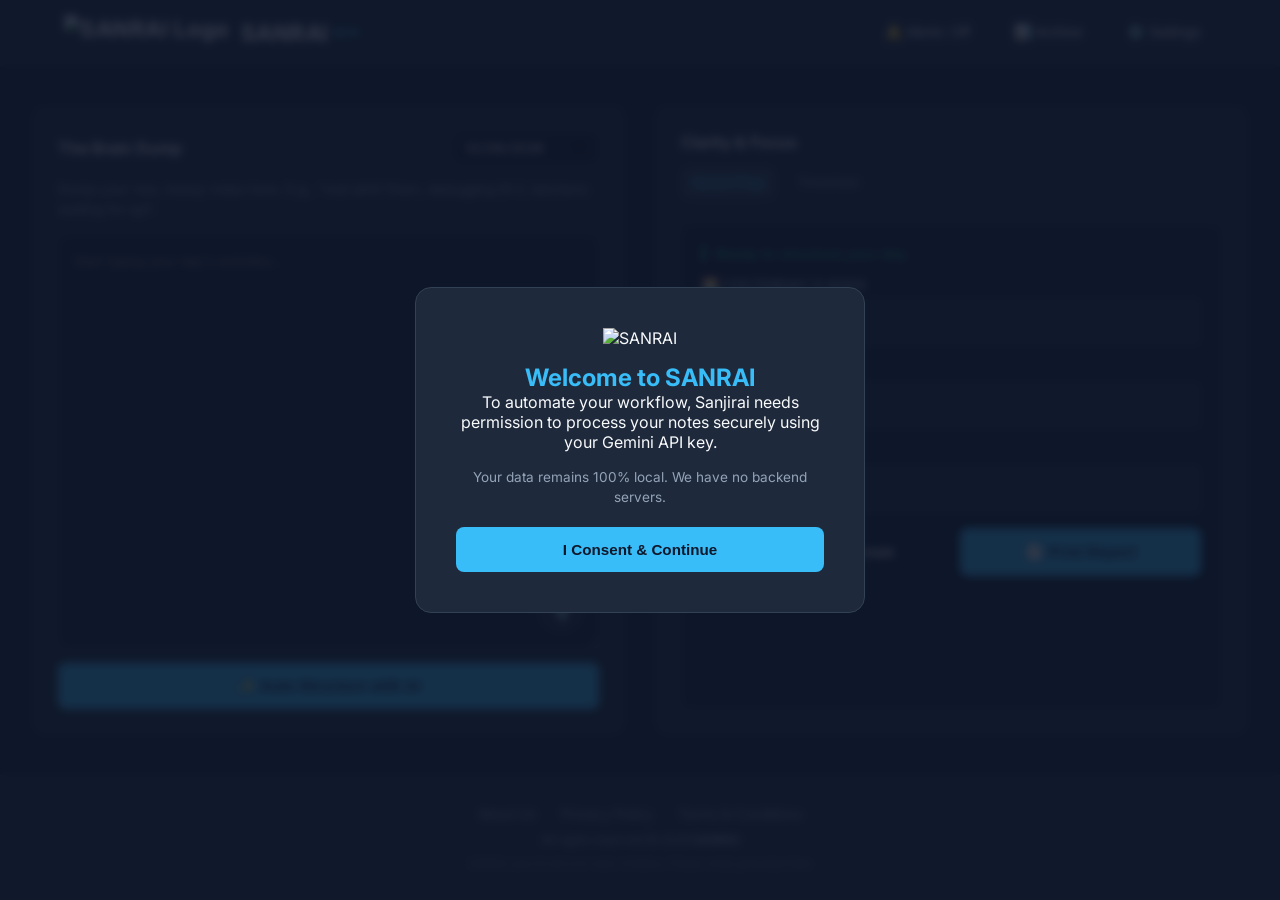
==== index.html @ 2b86a383 "Add files via upload" ====
<!DOCTYPE html>
<html lang="en">
<head>
    <meta charset="UTF-8">
    <meta name="viewport" content="width=device-width, initial-scale=1.0">
    <title>SANRAI | Workflow Engine</title>
    <link rel="icon" href="https://uploads.onecompiler.io/44hamhdu3/44j87h6rm/1000074177.webp" type="image/webp">
    <link rel="stylesheet" href="style.css">
    <link rel="manifest" href="manifest.json">
</head>
<body>

    <div id="consentOverlay" class="overlay">
        <div class="consent-card">
            <img src="https://uploads.onecompiler.io/44hamhdu3/44j87h6rm/1000074177.webp" alt="SANRAI" style="height: 50px; margin-bottom: 15px;">
            <h2 class="accent-text">Welcome to SANRAI</h2>
            <p>To automate your workflow, Sanjirai needs permission to process your notes securely using your Gemini API key.</p>
            <p class="small-text mt-15">Your data remains 100% local. We have no backend servers.</p>
            <button class="primary-btn mt-20" onclick="App.acceptConsent()">I Consent & Continue</button>
        </div>
    </div>

    <div id="tourOverlay" class="overlay">
        <div class="consent-card" id="tourContent"></div>
    </div>

    <header class="no-print">
        <div class="logo">
            <img src="https://uploads.onecompiler.io/44hamhdu3/44j87h6rm/1000074177.webp" alt="SANRAI Logo" class="header-logo">
            SANRAI <span class="beta-tag">BETA</span>
        </div>
        <div class="nav-actions">
            <button class="icon-btn" onclick="Engine.toggleNotifications()" title="Scrum Notifications" id="notifBtn">🔔 Alerts: Off</button>
            <button class="icon-btn" onclick="UI.openArchive()" title="Universal Search & Archive">📊 Archive</button>
            <button class="icon-btn" onclick="UI.openModal('settingsModal')" title="System Setup">⚙️ Settings</button>
        </div>
    </header>

    <main class="container">
        
        <section class="panel input-panel no-print">
            <div class="header-row">
                <h2 class="section-title">The Brain Dump</h2>
                <input type="date" id="workDate" class="date-picker" title="Select work date">
            </div>
            <p class="hint-text">Dump your raw, messy notes here. E.g., "met akhil 10am, debugging till 2, blockers: waiting for api".</p>
            
            <div class="textarea-wrapper">
                <textarea id="rawInput" placeholder="Start typing your day's activities..."></textarea>
                <button class="mic-btn" onclick="Engine.startVoice('rawInput')" title="Voice Assistant">🎙️</button>
            </div>

            <button id="generateBtn" class="primary-btn" onclick="Engine.generateOutput()">✨ Auto-Structure with AI</button>
        </section>

        <section class="panel output-panel">
            <h2 class="section-title no-print">Clarity & Focus</h2>
            
            <div class="tabs no-print">
                <button class="tab-btn active" onclick="UI.switchOutputTab('scrum', this)">Scrum Prep</button>
                <button class="tab-btn" onclick="UI.switchOutputTab('timesheet', this)">Timesheet</button>
            </div>

            <div id="scrumView" class="output-box">
                <div id="aiMotivation" class="motivation-text no-print">Ready to structure your day.</div>
                
                <div class="scrum-card">
                    <h4>🌅 Yesterday's Wins</h4>
                    <div id="outYesterday" class="editable-div" contenteditable="true">Pending generation...</div>
                </div>
                <div class="scrum-card">
                    <h4>🎯 Today's Focus</h4>
                    <div id="outToday" class="editable-div" contenteditable="true">Pending generation...</div>
                </div>
                <div class="scrum-card">
                    <h4>🚧 Blockers</h4>
                    <div id="outBlockers" class="editable-div" contenteditable="true">Pending generation...</div>
                </div>
                
                <div class="action-row no-print mt-15">
                    <button class="secondary-btn" onclick="UI.copyScrum()">📋 Copy For Scrum</button>
                    <button class="primary-btn" onclick="window.print()">📄 Print Report</button> 
                </div>
            </div>

            <div id="timesheetView" class="output-box" style="display: none;">
                <div id="tsTableContainer">
                    <span class="placeholder-text">Your 8+ hour timesheet will generate here.</span>
                </div>
                <div class="action-row no-print mt-15">
                    <button class="primary-btn" onclick="Engine.exportCSV()">⬇️ Download Excel/CSV</button>
                </div>
            </div>
        </section>
    </main>

    <footer class="no-print">
        <div class="legal-links">
            <a href="#" onclick="UI.openModal('aboutModal')">About Us</a>
            <a href="#" onclick="UI.openModal('privacyModal')">Privacy Policy</a>
            <a href="#" onclick="UI.openModal('termsModal')">Terms & Conditions</a>
        </div>
        <div class="credit">All rights reserved &copy; 2026 <b>SANRAI</b></div>
        <div class="ai-disclaimer">SANRAI uses AI and can make mistakes. Please verify generated data.</div>
    </footer>

    <div id="historyModal" class="modal">
        <div class="modal-content large-modal">
            <div class="modal-header">
                <h3>Data Archive & Search</h3>
                <button class="close-btn" onclick="UI.closeModal('historyModal')">×</button>
            </div>
            
            <div class="search-bar-wrapper mb-15">
                <input type="text" id="universalSearch" class="text-input" placeholder="🔍 Search tasks, dates, or projects..." oninput="Archive.search()">
            </div>
            
            <div class="tabs mb-15">
                <button class="tab-btn active" id="historyTabBtn" onclick="Archive.switchTab('history', this)">Data History</button>
                <button class="tab-btn" onclick="Archive.switchTab('bin', this)">Recycle Bin</button>
            </div>

            <div class="action-row mt-0 mb-15" id="archiveFilters">
                <button class="secondary-btn" onclick="Archive.filter('today')">Today</button>
                <button class="secondary-btn" onclick="Archive.filter('yesterday')">Yesterday</button>
                <button class="secondary-btn" onclick="Archive.filter('week')">Week</button>
                <button class="secondary-btn" onclick="Archive.filter('all')">All</button>
                <button class="primary-btn" onclick="Archive.downloadPDF()">📄 Export PDF</button>
            </div>
            
            <div id="historyList" class="data-list"></div>
        </div>
    </div>

    <div id="aboutModal" class="modal">
        <div class="modal-content scrollable-modal">
            <div class="modal-header">
                <h3>About SANRAI</h3>
                <button class="close-btn" onclick="UI.closeModal('aboutModal')">×</button>
            </div>
            <div class="emotional-text">
                <h4 class="accent-text">The Administrative Trap</h4>
                <p>We are tired of seeing brilliant engineers burn out over administrative tasks. You didn't spend years mastering complex algorithms and system architectures just to feel a knot of anxiety every morning at 9:55 AM, frantically searching your git commits to figure out what to say in your 10:00 AM Scrum call.</p>
                <p>You shouldn't have to sacrifice your Friday evenings, draining your remaining mental energy to remember what you accomplished on Tuesday, just to fill out a soulless corporate spreadsheet that no one actually reads.</p>
                
                <h4 class="accent-text">Why We Exist</h4>
                <p>Indian IT professionals are drowning in context-switching. Between coding, testing, client calls, and endless Slack messages, the actual "work" gets lost in the noise of "reporting the work." This constant shift kills productivity and drains emotional energy.</p>
                <p>SANRAI was born out of a simple necessity: to give developers their time and focus back. We act as the ultimate buffer—the translator between your chaotic, unstructured, deeply technical workday, and the rigid, polished reporting formats your management demands.</p>
                
                <h4 class="accent-text">Our Vision</h4>
                <p>We envision a future where developers never have to write another timesheet manually. A future where you just talk or dump your thoughts into our engine, and the AI handles the corporate paperwork. Code more. Manage less.</p>
            </div>
        </div>
    </div>

    <div id="privacyModal" class="modal">
        <div class="modal-content scrollable-modal">
            <div class="modal-header">
                <h3>Privacy Policy</h3>
                <button class="close-btn" onclick="UI.closeModal('privacyModal')">×</button>
            </div>
            <div class="legal-text">
                <h4 class="accent-text">1. Absolute Data Ownership</h4>
                <p>At SANRAI, we fundamentally believe that your work, your codebase, and your daily notes are your intellectual property. We have designed our architecture to reflect this belief. SANRAI operates purely as a "Local-First" application. This means your workflow data, timesheets, and daily logs are stored strictly within your own browser's LocalStorage. We possess zero backend databases. We cannot see, sell, or analyze your data because we simply do not have it.</p>
                
                <h4 class="accent-text">2. The BYOK (Bring Your Own Key) Model</h4>
                <p>To ensure 100% corporate compliance and bypass stringent IT firewall restrictions, your data is never routed through our servers. When you request AI structuring, your data is processed directly between your browser and the Google Gemini API using your personal or company-provided API key. SANRAI acts merely as the interface, never as a middleman.</p>
                
                <h4 class="accent-text">3. Data Lifecycle & The Right to be Forgotten</h4>
                <p>You have absolute manual control over your data footprint. You can edit, modify, or delete any generated report instantly. Items you choose to delete are moved to a local Recycle Bin to prevent accidental loss, where they are securely held for 90 days before being permanently and irrevocably purged. Furthermore, simply clearing your browser's cache immediately destroys all SANRAI data associated with that browser.</p>
                
                <h4 class="accent-text">4. Telemetry and Tracking</h4>
                <p>We do not use invasive third-party tracking cookies, screen recording scripts, or behavioral analytics that monitor your keystrokes. Our focus is your productivity, not your personal data profile.</p>
            </div>
        </div>
    </div>

    <div id="termsModal" class="modal">
        <div class="modal-content scrollable-modal">
            <div class="modal-header">
                <h3>Terms & Conditions</h3>
                <button class="close-btn" onclick="UI.closeModal('termsModal')">×</button>
            </div>
            <div class="legal-text">
                <h4 class="accent-text">1. Purpose and Nature of Service</h4>
                <p>SANRAI is provided as an experimental productivity and workflow automation tool intended strictly to assist IT professionals in drafting and formatting their daily notes. It is not an official system of record. It is the user's sole, unavoidable responsibility to manually review, edit, and verify the absolute accuracy of any AI-generated stand-ups, blocker reports, and timesheets before official submission to their employer, client, or HR department. SANRAI does not guarantee the factual accuracy of AI outputs.</p>
                
                <h4 class="accent-text">2. API Usage, Quotas, and Billing</h4>
                <p>SANRAI functions by utilizing the Google Gemini API via the authentication key provided directly by the user. Therefore, any API usage limits, throttling, quotas, or financial billing charges incurred from Google Cloud Platform are the strict and sole responsibility of the user. We strongly recommend setting strict billing limits and budget alerts within your Google Cloud Console to prevent unexpected charges.</p>
                
                <h4 class="accent-text">3. Limitation of Liability</h4>
                <p>Due to the privacy-centric, local-first architecture of the application, SANRAI is not liable for any data loss caused by routine browser cache clearing, device damage, operating system updates, or user error. We do not offer cloud backups. Users are strongly encouraged to utilize the built-in Export (CSV/PDF) features regularly to maintain personal backups of their timesheets on their local hard drives or corporate cloud storage.</p>
                
                <h4 class="accent-text">4. Corporate Compliance</h4>
                <p>Users are responsible for ensuring that their use of SANRAI, specifically the input of potentially proprietary company information into a third-party AI API (like Gemini), complies with their employer's specific IT security policies, Non-Disclosure Agreements (NDAs), and data handling protocols.</p>
            </div>
        </div>
    </div>

    <div id="settingsModal" class="modal">
        <div class="modal-content">
            <div class="modal-header">
                <h3>System Setup</h3>
                <button class="close-btn" onclick="UI.closeModal('settingsModal')">×</button>
            </div>
            
            <label class="small-text mb-15">Gemini API Key</label>
            <div class="pwd-wrapper mb-15">
                <input type="password" id="apiKey" class="text-input" placeholder="Enter secure key here">
                <button class="eye-btn" onclick="UI.togglePassword()">
                    <svg viewBox="0 0 24 24" width="20" height="20" stroke="currentColor" stroke-width="2" fill="none"><path d="M1 12s4-8 11-8 11 8 11 8-4 8-11 8-11-8-11-8z"></path><circle cx="12" cy="12" r="3"></circle></svg>
                </button>
            </div>

            <label class="small-text mb-15">Daily Scrum Time 1 (Morning)</label>
            <input type="time" id="notifTime1" class="text-input mb-15" value="09:00">

            <label class="small-text mb-15">Daily Sync Time 2 (Evening / Optional)</label>
            <input type="time" id="notifTime2" class="text-input mb-15" value="17:00">
            
            <button class="primary-btn mt-15" onclick="App.saveSettings()">Save Configuration</button>
            
            <div style="border-top: 1px solid var(--border); margin-top: 20px; padding-top: 20px; text-align: center;">
                <p class="small-text mb-15">Need help understanding how to use SANRAI?</p>
                <button class="secondary-btn" onclick="App.startTour()">🚀 Start App Tour</button>
            </div>
        </div>
    </div>

    <script src="script.js"></script>
</body>
</html>
---- style.css ----
@import url('https://fonts.googleapis.com/css2?family=Inter:wght@400;500;600;700&display=swap');

:root {
    --bg-main: #0f172a;       
    --bg-panel: #1e293b;      
    --bg-hover: #334155;      
    --border: #334155;        
    --text-primary: #f8fafc;  
    --text-secondary: #94a3b8;
    --accent: #38bdf8;        
    --success: #10b981;       
    --danger: #ef4444;        
}

* { box-sizing: border-box; margin: 0; padding: 0; }

body {
    background-color: var(--bg-main);
    color: var(--text-primary);
    font-family: 'Inter', sans-serif;
    display: flex; flex-direction: column; min-height: 100vh;
}

body.no-scroll { overflow: hidden; }

.mt-15 { margin-top: 15px; }
.mt-20 { margin-top: 20px; }
.mb-15 { margin-bottom: 15px; }
.accent-text { color: var(--accent); }
.small-text { font-size: 0.85rem; color: var(--text-secondary); line-height: 1.5; }

/* Header & Logo */
header {
    display: flex; justify-content: space-between; align-items: center;
    padding: 15px 5%; border-bottom: 1px solid var(--border);
    background-color: var(--bg-panel);
    box-shadow: 0 4px 6px -1px rgba(0, 0, 0, 0.1);
}
.logo { display: flex; align-items: center; font-weight: 700; font-size: 1.4rem; letter-spacing: 0.5px; }
.header-logo { height: 35px; width: auto; margin-right: 12px; }
.beta-tag { font-size: 0.6rem; color: var(--accent); vertical-align: top; font-weight: 500; margin-left: 5px;}

.icon-btn {
    background: transparent; border: 1px solid var(--border); color: var(--text-primary);
    padding: 8px 14px; border-radius: 6px; cursor: pointer; margin-left: 10px; transition: 0.2s; font-size: 0.9rem;
}
.icon-btn:hover { background: var(--bg-hover); }

/* Main Container */
.container {
    flex: 1; display: grid; grid-template-columns: 1fr 1fr; gap: 30px;
    width: 95%; max-width: 1400px; margin: 40px auto;
}
@media (max-width: 960px) {
    .container { grid-template-columns: 1fr; margin: 20px auto; gap: 20px;}
    header { padding: 15px 5%; flex-wrap: wrap; gap: 10px;}
}

.panel { 
    display: flex; flex-direction: column; gap: 15px; 
    background: var(--bg-panel); padding: 25px; border-radius: 12px;
    border: 1px solid var(--border); box-shadow: 0 10px 15px -3px rgba(0, 0, 0, 0.1);
}
.header-row { display: flex; justify-content: space-between; align-items: center; }
.section-title { font-size: 1rem; font-weight: 600; color: var(--text-primary); }
.hint-text { font-size: 0.85rem; color: var(--text-secondary); line-height: 1.5;}

.date-picker { background: var(--bg-main); border: 1px solid var(--border); color: var(--text-primary); padding: 6px 10px; border-radius: 6px; font-family: 'Inter'; font-size: 0.85rem;}

.textarea-wrapper { position: relative; flex: 1; display: flex; flex-direction: column; }

/* FIX: Separated textarea and text-input logic */
textarea, .text-input {
    width: 100%; background: var(--bg-main);
    border: 1px solid var(--border); color: var(--text-primary); border-radius: 8px;
    padding: 15px; font-family: 'Inter', sans-serif; line-height: 1.6;
}
textarea { flex: 1; min-height: 150px; resize: vertical; }
.text-input { min-height: auto; } /* Fixes the massive settings boxes */

textarea:focus, .text-input:focus { border-color: var(--accent); outline: none; }
.mic-btn {
    position: absolute; bottom: 15px; right: 15px; background: var(--bg-panel);
    border: 1px solid var(--border); border-radius: 50%; padding: 10px;
    cursor: pointer; font-size: 1.2rem; transition: 0.2s;
}
.mic-btn:hover { background: var(--accent); color: #fff;}

.pwd-wrapper { position: relative; display: flex; align-items: center;}
.eye-btn { position: absolute; right: 10px; background: transparent; border: none; color: var(--text-secondary); cursor: pointer; display: flex; align-items: center;}
.eye-btn:hover { color: var(--text-primary); }

.primary-btn, .secondary-btn {
    width: 100%; padding: 14px; border-radius: 8px; font-size: 0.95rem; font-weight: 600; cursor: pointer; transition: 0.2s;
}
.primary-btn { background: var(--accent); color: #0f172a; border: none; }
.primary-btn:hover { background: #7dd3fc; }
.primary-btn:disabled { background: var(--bg-hover); color: var(--text-secondary); cursor: not-allowed; }
.secondary-btn { background: transparent; border: 1px solid var(--border); color: var(--text-primary); }
.secondary-btn:hover { background: var(--bg-hover); }

/* Clarity Output CSS */
.tabs { display: flex; gap: 10px; border-bottom: 1px solid var(--border); padding-bottom: 10px; }
.tab-btn { background: transparent; border: none; color: var(--text-secondary); cursor: pointer; padding: 8px 12px; font-weight: 500; border-radius: 6px; transition: 0.2s;}
.tab-btn:hover { color: var(--text-primary); background: var(--bg-hover);}
.tab-btn.active { color: var(--accent); background: var(--bg-hover); }

.output-box {
    flex: 1; background: var(--bg-main); border: 1px solid var(--border); border-radius: 8px;
    padding: 20px; overflow-y: auto; min-height: 300px;
}
.motivation-text { font-style: italic; color: var(--success); font-size: 0.9rem; margin-bottom: 15px; border-left: 3px solid var(--success); padding-left: 10px;}
.scrum-card { margin-bottom: 15px; }
.scrum-card h4 { font-size: 0.85rem; color: var(--text-secondary); margin-bottom: 5px; text-transform: uppercase; letter-spacing: 0.5px;}
.editable-div { background: var(--bg-panel); padding: 12px; border-radius: 6px; border: 1px solid var(--border); font-size: 0.9rem; line-height: 1.5; color: var(--text-primary);}
.editable-div[contenteditable="true"]:focus { outline: 1px solid var(--accent); }

.action-row { display: flex; gap: 15px; margin-top: 10px; flex-wrap: wrap;}
.action-row button { flex: 1; }

/* Footer */
footer {
    padding: 30px 5%; display: flex; flex-direction: column; align-items: center; gap: 10px;
    border-top: 1px solid var(--border); margin-top: auto; background: var(--bg-panel);
}
.legal-links { display: flex; gap: 25px; flex-wrap: wrap; justify-content: center; }
.legal-links a { color: var(--text-secondary); text-decoration: none; font-size: 0.85rem; transition: 0.2s;}
.legal-links a:hover { color: var(--accent); }
.credit { font-size: 0.75rem; color: var(--text-secondary); }
.ai-disclaimer { font-size: 0.65rem; color: #64748b; font-style: italic;}

/* Modals */
.overlay {
    position: fixed; top: 0; left: 0; width: 100%; height: 100%; background: rgba(15, 23, 42, 0.85);
    backdrop-filter: blur(4px); z-index: 1000; display: none; justify-content: center; align-items: center;
}
.consent-card {
    background: var(--bg-panel); border: 1px solid var(--border); padding: 40px; text-align: center;
    max-width: 450px; border-radius: 16px; width: 90%;
}
.modal {
    position: fixed; top: 0; left: 0; width: 100%; height: 100%; background: rgba(15, 23, 42, 0.8);
    display: none; justify-content: center; align-items: center; z-index: 999; padding: 20px;
}
/* FIX: Added overflow-y: auto to modal-content for small mobile screens */
.modal-content {
    background: var(--bg-panel); border: 1px solid var(--border); border-radius: 16px; padding: 30px;
    width: 100%; max-width: 650px; display: flex; flex-direction: column; max-height: 90vh; overflow-y: auto;
}
.large-modal { max-width: 900px; }
.scrollable-modal { padding-right: 10px;}

.modal-header { display: flex; justify-content: space-between; align-items: center; margin-bottom: 20px; flex-shrink: 0;}
.modal-header h3 { font-size: 1.2rem; font-weight: 600; }
.close-btn { background: transparent; border: none; color: var(--text-secondary); font-size: 1.8rem; cursor: pointer; line-height: 1; transition: 0.2s;}
.close-btn:hover { color: var(--danger); }

/* Typography */
.emotional-text p, .legal-text p { 
    font-size: 0.95rem; color: var(--text-secondary); line-height: 1.8; margin-bottom: 20px; text-align: justify;
}
.emotional-text h4, .legal-text h4 { 
    font-size: 1.1rem; margin-top: 30px; margin-bottom: 15px; color: var(--text-primary); font-weight: 600; border-bottom: 1px solid var(--border); padding-bottom: 5px;
}

/* Search & Tables */
.search-bar-wrapper input { padding: 12px 15px; font-size: 1rem; border-radius: 8px;}
.ts-table { width: 100%; border-collapse: collapse; margin-top: 10px; }
.ts-table th, .ts-table td { border: 1px solid var(--border); padding: 12px; text-align: left; font-size: 0.9rem; }
.ts-table th { background: var(--bg-hover); color: var(--text-secondary); font-size: 0.8rem; text-transform: uppercase;}
.ts-table td { background: var(--bg-main); transition: 0.2s;}
.ts-table td[contenteditable="true"]:focus { outline: 2px solid var(--accent); background: var(--bg-panel); }
.ts-table tr:last-child td { font-weight: 700; background: var(--bg-panel); color: var(--accent); }

/* Archive Data */
.data-list { display: flex; flex-direction: column; gap: 15px; overflow-y: auto; flex: 1; padding-right: 5px;}
.history-item { background: var(--bg-main); border: 1px solid var(--border); border-radius: 12px; padding: 20px; flex-shrink: 0;}
.history-date { font-weight: 600; color: var(--accent); margin-bottom: 12px; font-size: 0.95rem; display: flex; justify-content: space-between;}
.history-view-content { font-size: 0.9rem; color: var(--text-primary); line-height: 1.6; }
.history-actions { display: flex; gap: 10px; margin-top: 15px; border-top: 1px solid var(--border); padding-top: 15px;}
.action-btn { 
    background: transparent; border: 1px solid var(--border); color: var(--text-secondary); 
    cursor: pointer; padding: 8px 14px; border-radius: 6px; font-size: 0.85rem; transition: 0.2s; font-weight: 500;
}
.action-btn:hover { color: var(--text-primary); background: var(--bg-hover); }
.delete-btn:hover { color: #fff; background: var(--danger); border-color: var(--danger); }

/* Print Engine */
@media print {
    body { background: #fff !important; color: #000 !important; }
    .no-print, header, footer, .input-panel, .overlay, .close-btn, .search-bar-wrapper, .tabs, .action-row, .modal-header { display: none !important; }
    .modal { position: static; background: none; display: block !important; padding: 0;}
    .modal-content { border: none; width: 100%; max-width: none; padding: 0; box-shadow: none; max-height: none;}
    .output-box { border: none; }
    .history-item { border: 1px solid #ccc; break-inside: avoid; margin-bottom: 20px;}
    .ts-table th, .ts-table td { border: 1px solid #000; color: #000; background: #fff !important;}
    .ts-table th { background: #f1f5f9 !important; }
    .history-date { color: #000 !important; border-bottom: 1px solid #000; padding-bottom: 5px;}
    .editable-div { border: none; background: transparent; padding: 0;}
}
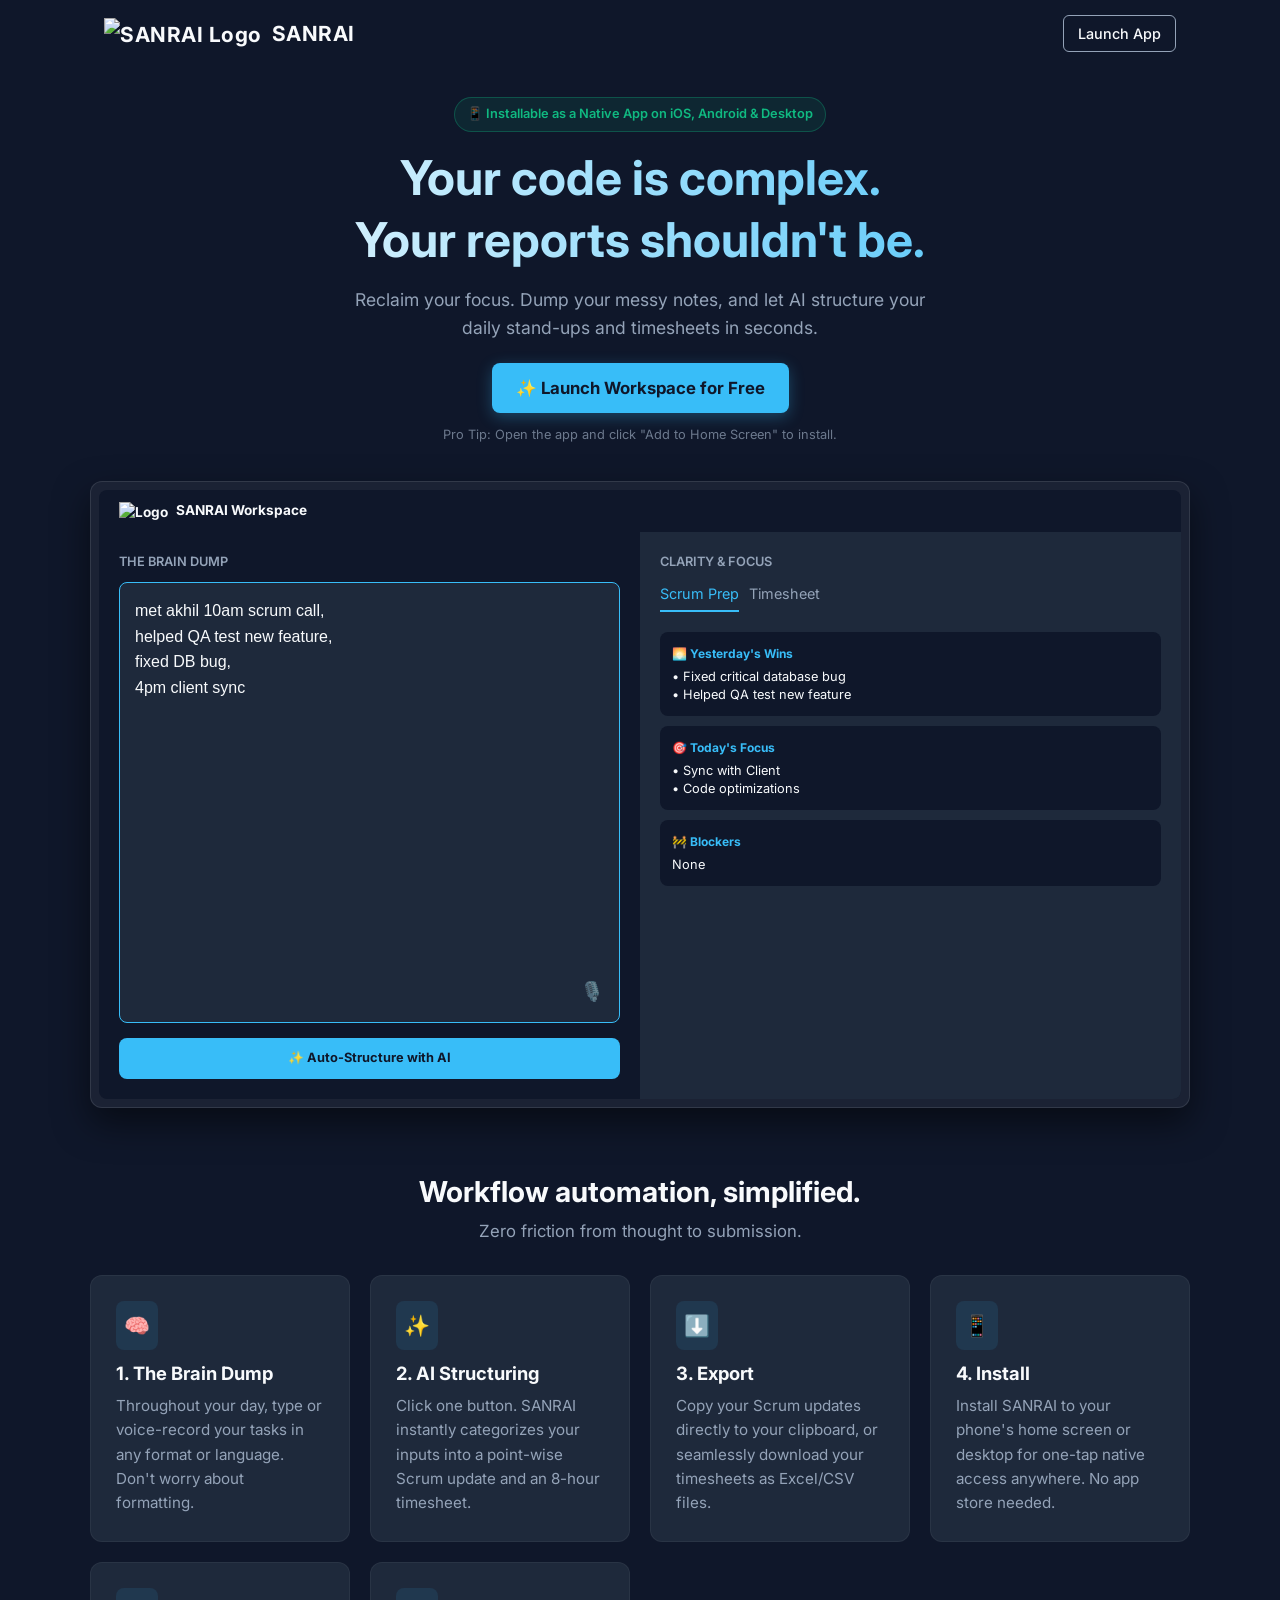
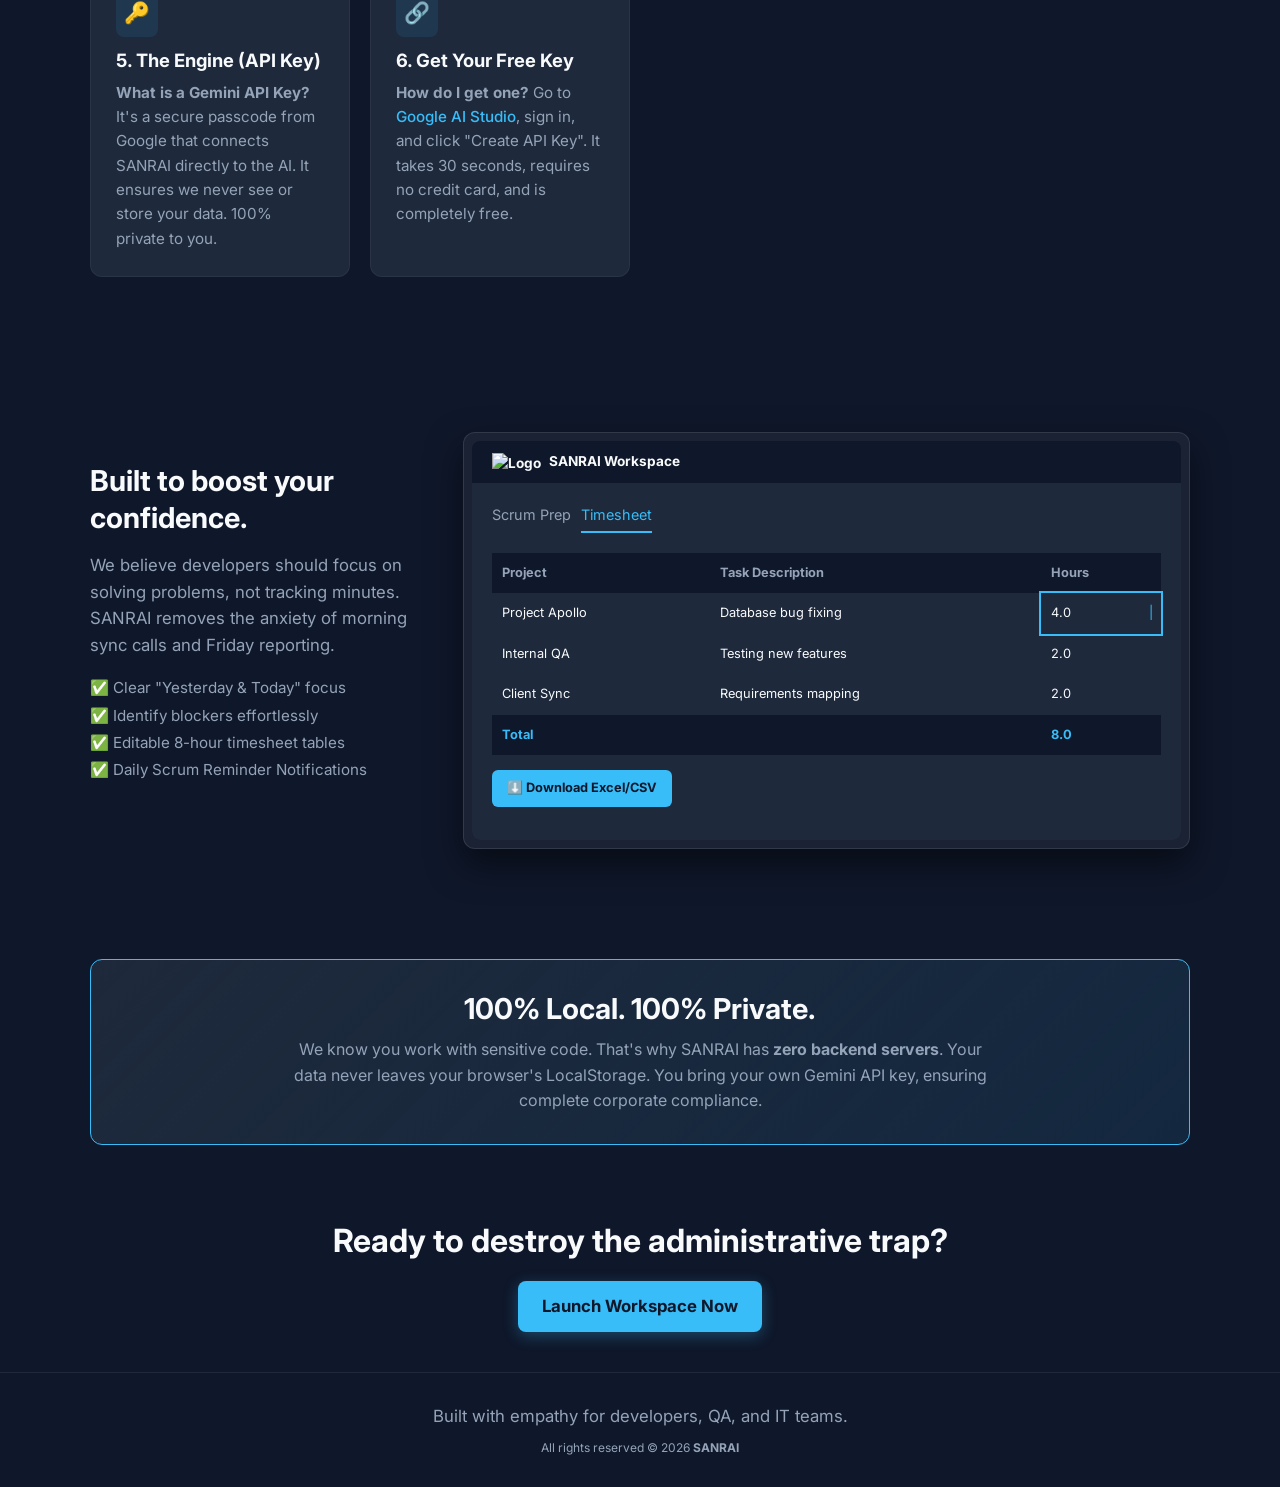
==== commit c1628039: "Rename landing page.html to index.html" ====
--- a/index.html
+++ b/index.html
@@ -1,232 +1,296 @@
-<!DOCTYPE html>
-<html lang="en">
-<head>
-    <meta charset="UTF-8">
-    <meta name="viewport" content="width=device-width, initial-scale=1.0">
-    <title>SANRAI | Workflow Engine</title>
-    <link rel="icon" href="https://uploads.onecompiler.io/44hamhdu3/44j87h6rm/1000074177.webp" type="image/webp">
-    <link rel="stylesheet" href="style.css">
-    <link rel="manifest" href="manifest.json">
-</head>
-<body>
-
-    <div id="consentOverlay" class="overlay">
-        <div class="consent-card">
-            <img src="https://uploads.onecompiler.io/44hamhdu3/44j87h6rm/1000074177.webp" alt="SANRAI" style="height: 50px; margin-bottom: 15px;">
-            <h2 class="accent-text">Welcome to SANRAI</h2>
-            <p>To automate your workflow, Sanjirai needs permission to process your notes securely using your Gemini API key.</p>
-            <p class="small-text mt-15">Your data remains 100% local. We have no backend servers.</p>
-            <button class="primary-btn mt-20" onclick="App.acceptConsent()">I Consent & Continue</button>
-        </div>
-    </div>
-
-    <div id="tourOverlay" class="overlay">
-        <div class="consent-card" id="tourContent"></div>
-    </div>
-
-    <header class="no-print">
-        <div class="logo">
-            <img src="https://uploads.onecompiler.io/44hamhdu3/44j87h6rm/1000074177.webp" alt="SANRAI Logo" class="header-logo">
-            SANRAI <span class="beta-tag">BETA</span>
-        </div>
-        <div class="nav-actions">
-            <button class="icon-btn" onclick="Engine.toggleNotifications()" title="Scrum Notifications" id="notifBtn">🔔 Alerts: Off</button>
-            <button class="icon-btn" onclick="UI.openArchive()" title="Universal Search & Archive">📊 Archive</button>
-            <button class="icon-btn" onclick="UI.openModal('settingsModal')" title="System Setup">⚙️ Settings</button>
-        </div>
-    </header>
-
-    <main class="container">
-        
-        <section class="panel input-panel no-print">
-            <div class="header-row">
-                <h2 class="section-title">The Brain Dump</h2>
-                <input type="date" id="workDate" class="date-picker" title="Select work date">
-            </div>
-            <p class="hint-text">Dump your raw, messy notes here. E.g., "met akhil 10am, debugging till 2, blockers: waiting for api".</p>
-            
-            <div class="textarea-wrapper">
-                <textarea id="rawInput" placeholder="Start typing your day's activities..."></textarea>
-                <button class="mic-btn" onclick="Engine.startVoice('rawInput')" title="Voice Assistant">🎙️</button>
-            </div>
-
-            <button id="generateBtn" class="primary-btn" onclick="Engine.generateOutput()">✨ Auto-Structure with AI</button>
-        </section>
-
-        <section class="panel output-panel">
-            <h2 class="section-title no-print">Clarity & Focus</h2>
-            
-            <div class="tabs no-print">
-                <button class="tab-btn active" onclick="UI.switchOutputTab('scrum', this)">Scrum Prep</button>
-                <button class="tab-btn" onclick="UI.switchOutputTab('timesheet', this)">Timesheet</button>
-            </div>
-
-            <div id="scrumView" class="output-box">
-                <div id="aiMotivation" class="motivation-text no-print">Ready to structure your day.</div>
-                
-                <div class="scrum-card">
-                    <h4>🌅 Yesterday's Wins</h4>
-                    <div id="outYesterday" class="editable-div" contenteditable="true">Pending generation...</div>
-                </div>
-                <div class="scrum-card">
-                    <h4>🎯 Today's Focus</h4>
-                    <div id="outToday" class="editable-div" contenteditable="true">Pending generation...</div>
-                </div>
-                <div class="scrum-card">
-                    <h4>🚧 Blockers</h4>
-                    <div id="outBlockers" class="editable-div" contenteditable="true">Pending generation...</div>
-                </div>
-                
-                <div class="action-row no-print mt-15">
-                    <button class="secondary-btn" onclick="UI.copyScrum()">📋 Copy For Scrum</button>
-                    <button class="primary-btn" onclick="window.print()">📄 Print Report</button> 
-                </div>
-            </div>
-
-            <div id="timesheetView" class="output-box" style="display: none;">
-                <div id="tsTableContainer">
-                    <span class="placeholder-text">Your 8+ hour timesheet will generate here.</span>
-                </div>
-                <div class="action-row no-print mt-15">
-                    <button class="primary-btn" onclick="Engine.exportCSV()">⬇️ Download Excel/CSV</button>
-                </div>
-            </div>
-        </section>
-    </main>
-
-    <footer class="no-print">
-        <div class="legal-links">
-            <a href="#" onclick="UI.openModal('aboutModal')">About Us</a>
-            <a href="#" onclick="UI.openModal('privacyModal')">Privacy Policy</a>
-            <a href="#" onclick="UI.openModal('termsModal')">Terms & Conditions</a>
-        </div>
-        <div class="credit">All rights reserved &copy; 2026 <b>SANRAI</b></div>
-        <div class="ai-disclaimer">SANRAI uses AI and can make mistakes. Please verify generated data.</div>
-    </footer>
-
-    <div id="historyModal" class="modal">
-        <div class="modal-content large-modal">
-            <div class="modal-header">
-                <h3>Data Archive & Search</h3>
-                <button class="close-btn" onclick="UI.closeModal('historyModal')">×</button>
-            </div>
-            
-            <div class="search-bar-wrapper mb-15">
-                <input type="text" id="universalSearch" class="text-input" placeholder="🔍 Search tasks, dates, or projects..." oninput="Archive.search()">
-            </div>
-            
-            <div class="tabs mb-15">
-                <button class="tab-btn active" id="historyTabBtn" onclick="Archive.switchTab('history', this)">Data History</button>
-                <button class="tab-btn" onclick="Archive.switchTab('bin', this)">Recycle Bin</button>
-            </div>
-
-            <div class="action-row mt-0 mb-15" id="archiveFilters">
-                <button class="secondary-btn" onclick="Archive.filter('today')">Today</button>
-                <button class="secondary-btn" onclick="Archive.filter('yesterday')">Yesterday</button>
-                <button class="secondary-btn" onclick="Archive.filter('week')">Week</button>
-                <button class="secondary-btn" onclick="Archive.filter('all')">All</button>
-                <button class="primary-btn" onclick="Archive.downloadPDF()">📄 Export PDF</button>
-            </div>
-            
-            <div id="historyList" class="data-list"></div>
-        </div>
-    </div>
-
-    <div id="aboutModal" class="modal">
-        <div class="modal-content scrollable-modal">
-            <div class="modal-header">
-                <h3>About SANRAI</h3>
-                <button class="close-btn" onclick="UI.closeModal('aboutModal')">×</button>
-            </div>
-            <div class="emotional-text">
-                <h4 class="accent-text">The Administrative Trap</h4>
-                <p>We are tired of seeing brilliant engineers burn out over administrative tasks. You didn't spend years mastering complex algorithms and system architectures just to feel a knot of anxiety every morning at 9:55 AM, frantically searching your git commits to figure out what to say in your 10:00 AM Scrum call.</p>
-                <p>You shouldn't have to sacrifice your Friday evenings, draining your remaining mental energy to remember what you accomplished on Tuesday, just to fill out a soulless corporate spreadsheet that no one actually reads.</p>
-                
-                <h4 class="accent-text">Why We Exist</h4>
-                <p>Indian IT professionals are drowning in context-switching. Between coding, testing, client calls, and endless Slack messages, the actual "work" gets lost in the noise of "reporting the work." This constant shift kills productivity and drains emotional energy.</p>
-                <p>SANRAI was born out of a simple necessity: to give developers their time and focus back. We act as the ultimate buffer—the translator between your chaotic, unstructured, deeply technical workday, and the rigid, polished reporting formats your management demands.</p>
-                
-                <h4 class="accent-text">Our Vision</h4>
-                <p>We envision a future where developers never have to write another timesheet manually. A future where you just talk or dump your thoughts into our engine, and the AI handles the corporate paperwork. Code more. Manage less.</p>
-            </div>
-        </div>
-    </div>
-
-    <div id="privacyModal" class="modal">
-        <div class="modal-content scrollable-modal">
-            <div class="modal-header">
-                <h3>Privacy Policy</h3>
-                <button class="close-btn" onclick="UI.closeModal('privacyModal')">×</button>
-            </div>
-            <div class="legal-text">
-                <h4 class="accent-text">1. Absolute Data Ownership</h4>
-                <p>At SANRAI, we fundamentally believe that your work, your codebase, and your daily notes are your intellectual property. We have designed our architecture to reflect this belief. SANRAI operates purely as a "Local-First" application. This means your workflow data, timesheets, and daily logs are stored strictly within your own browser's LocalStorage. We possess zero backend databases. We cannot see, sell, or analyze your data because we simply do not have it.</p>
-                
-                <h4 class="accent-text">2. The BYOK (Bring Your Own Key) Model</h4>
-                <p>To ensure 100% corporate compliance and bypass stringent IT firewall restrictions, your data is never routed through our servers. When you request AI structuring, your data is processed directly between your browser and the Google Gemini API using your personal or company-provided API key. SANRAI acts merely as the interface, never as a middleman.</p>
-                
-                <h4 class="accent-text">3. Data Lifecycle & The Right to be Forgotten</h4>
-                <p>You have absolute manual control over your data footprint. You can edit, modify, or delete any generated report instantly. Items you choose to delete are moved to a local Recycle Bin to prevent accidental loss, where they are securely held for 90 days before being permanently and irrevocably purged. Furthermore, simply clearing your browser's cache immediately destroys all SANRAI data associated with that browser.</p>
-                
-                <h4 class="accent-text">4. Telemetry and Tracking</h4>
-                <p>We do not use invasive third-party tracking cookies, screen recording scripts, or behavioral analytics that monitor your keystrokes. Our focus is your productivity, not your personal data profile.</p>
-            </div>
-        </div>
-    </div>
-
-    <div id="termsModal" class="modal">
-        <div class="modal-content scrollable-modal">
-            <div class="modal-header">
-                <h3>Terms & Conditions</h3>
-                <button class="close-btn" onclick="UI.closeModal('termsModal')">×</button>
-            </div>
-            <div class="legal-text">
-                <h4 class="accent-text">1. Purpose and Nature of Service</h4>
-                <p>SANRAI is provided as an experimental productivity and workflow automation tool intended strictly to assist IT professionals in drafting and formatting their daily notes. It is not an official system of record. It is the user's sole, unavoidable responsibility to manually review, edit, and verify the absolute accuracy of any AI-generated stand-ups, blocker reports, and timesheets before official submission to their employer, client, or HR department. SANRAI does not guarantee the factual accuracy of AI outputs.</p>
-                
-                <h4 class="accent-text">2. API Usage, Quotas, and Billing</h4>
-                <p>SANRAI functions by utilizing the Google Gemini API via the authentication key provided directly by the user. Therefore, any API usage limits, throttling, quotas, or financial billing charges incurred from Google Cloud Platform are the strict and sole responsibility of the user. We strongly recommend setting strict billing limits and budget alerts within your Google Cloud Console to prevent unexpected charges.</p>
-                
-                <h4 class="accent-text">3. Limitation of Liability</h4>
-                <p>Due to the privacy-centric, local-first architecture of the application, SANRAI is not liable for any data loss caused by routine browser cache clearing, device damage, operating system updates, or user error. We do not offer cloud backups. Users are strongly encouraged to utilize the built-in Export (CSV/PDF) features regularly to maintain personal backups of their timesheets on their local hard drives or corporate cloud storage.</p>
-                
-                <h4 class="accent-text">4. Corporate Compliance</h4>
-                <p>Users are responsible for ensuring that their use of SANRAI, specifically the input of potentially proprietary company information into a third-party AI API (like Gemini), complies with their employer's specific IT security policies, Non-Disclosure Agreements (NDAs), and data handling protocols.</p>
-            </div>
-        </div>
-    </div>
-
-    <div id="settingsModal" class="modal">
-        <div class="modal-content">
-            <div class="modal-header">
-                <h3>System Setup</h3>
-                <button class="close-btn" onclick="UI.closeModal('settingsModal')">×</button>
-            </div>
-            
-            <label class="small-text mb-15">Gemini API Key</label>
-            <div class="pwd-wrapper mb-15">
-                <input type="password" id="apiKey" class="text-input" placeholder="Enter secure key here">
-                <button class="eye-btn" onclick="UI.togglePassword()">
-                    <svg viewBox="0 0 24 24" width="20" height="20" stroke="currentColor" stroke-width="2" fill="none"><path d="M1 12s4-8 11-8 11 8 11 8-4 8-11 8-11-8-11-8z"></path><circle cx="12" cy="12" r="3"></circle></svg>
-                </button>
-            </div>
-
-            <label class="small-text mb-15">Daily Scrum Time 1 (Morning)</label>
-            <input type="time" id="notifTime1" class="text-input mb-15" value="09:00">
-
-            <label class="small-text mb-15">Daily Sync Time 2 (Evening / Optional)</label>
-            <input type="time" id="notifTime2" class="text-input mb-15" value="17:00">
-            
-            <button class="primary-btn mt-15" onclick="App.saveSettings()">Save Configuration</button>
-            
-            <div style="border-top: 1px solid var(--border); margin-top: 20px; padding-top: 20px; text-align: center;">
-                <p class="small-text mb-15">Need help understanding how to use SANRAI?</p>
-                <button class="secondary-btn" onclick="App.startTour()">🚀 Start App Tour</button>
-            </div>
-        </div>
-    </div>
-
-    <script src="script.js"></script>
-</body>
-</html>+<!DOCTYPE html>
+<html lang="en">
+<head>
+  <meta charset="UTF-8" />
+  <meta name="viewport" content="width=device-width, initial-scale=1.0"/>
+  
+  <title>SANRAI | Zero-Friction Co-Pilot for IT Pros</title>
+  <meta name="description" content="Stop wasting time on timesheets and stand-ups. Let AI structure your workday notes in seconds. 100% Local and Secure." />
+  <meta property="og:title" content="SANRAI | Zero-Friction OS" />
+  <meta property="og:description" content="Automate your daily IT workflow. Dump your messy notes and get perfect Stand-ups and Timesheets instantly." />
+  <meta property="og:image" content="https://uploads.onecompiler.io/44hamhdu3/44j87h6rm/1000074177.webp" />
+  
+  <link rel="icon" href="https://uploads.onecompiler.io/44hamhdu3/44j87h6rm/1000074177.webp" type="image/webp">
+  <link href="https://fonts.googleapis.com/css2?family=Inter:wght@400;500;600;700&display=swap" rel="stylesheet">
+
+  <script>
+    if (localStorage.getItem('sanrai_consent') === 'true') {
+      window.location.replace("app.html");
+    }
+  </script>
+
+  <style>
+    :root {
+      --bg-main: #0f172a;
+      --bg-card: #1e293b;
+      --accent: #38bdf8;
+      --text-main: #f8fafc;
+      --text-muted: #94a3b8;
+    }
+
+    * { margin: 0; padding: 0; box-sizing: border-box; font-family: 'Inter', sans-serif; }
+
+    body { background: var(--bg-main); color: var(--text-main); line-height: 1.6; overflow-x: hidden; }
+
+    /* Navbar */
+    nav { display: flex; justify-content: space-between; align-items: center; padding: 15px 5%; max-width: 1200px; margin: auto; }
+    .logo { display: flex; align-items: center; font-size: 1.3rem; font-weight: 700; letter-spacing: 0.5px; }
+    .logo img { height: 32px; margin-right: 10px; }
+    .nav-btn { background: transparent; color: var(--text-main); border: 1px solid var(--text-muted); padding: 6px 14px; border-radius: 6px; text-decoration: none; font-weight: 500; transition: 0.3s; font-size: 0.9rem;}
+    .nav-btn:hover { background: var(--bg-card); border-color: var(--text-main); }
+
+    .container { width: 90%; max-width: 1100px; margin: auto; }
+    section { padding: 45px 0; }
+    h1, h2, h3 { color: var(--text-main); line-height: 1.3; }
+    p { color: var(--text-muted); font-size: 1.05rem; }
+
+    .btn-primary { display: inline-block; background: var(--accent); color: #0f172a; padding: 12px 24px; border-radius: 8px; text-decoration: none; font-weight: 700; font-size: 1.05rem; margin-top: 20px; transition: 0.3s; box-shadow: 0 4px 15px rgba(56, 189, 248, 0.3); }
+    .btn-primary:hover { background: #7dd3fc; transform: translateY(-2px); }
+
+    .install-badge { display: inline-flex; align-items: center; gap: 8px; background: rgba(16, 185, 129, 0.1); border: 1px solid rgba(16, 185, 129, 0.3); color: #10b981; padding: 6px 12px; border-radius: 20px; font-size: 0.8rem; font-weight: 600; margin-bottom: 15px; }
+
+    /* HERO SECTION */
+    .hero { text-align: center; padding-top: 30px; padding-bottom: 20px; }
+    .hero h1 { font-size: 3rem; margin-bottom: 15px; background: linear-gradient(to right, #fff, #38bdf8); -webkit-background-clip: text; -webkit-text-fill-color: transparent; }
+    .hero p { max-width: 600px; margin: auto; font-size: 1.1rem; }
+
+    /* MOCKUP STYLING */
+    .mockup-container { margin-top: 35px; padding: 8px; background: rgba(255, 255, 255, 0.05); border-radius: 12px; border: 1px solid rgba(255,255,255,0.1); box-shadow: 0 15px 35px rgba(0,0,0,0.5); overflow: hidden; }
+    .mockup-ui { width: 100%; aspect-ratio: 16 / 9; border-radius: 8px; background: var(--bg-main); display: flex; flex-direction: column; text-align: left; overflow: hidden; font-size: 0.9rem;}
+    
+    /* Mockup Header */
+    .mockup-header { padding: 10px 20px; background: var(--bg-panel); border-bottom: 1px solid var(--border); display: flex; align-items: center; font-weight: bold; font-size: 0.85rem; color: var(--text-main); }
+    .mockup-header img { height: 18px; margin-right: 8px; }
+    .mockup-body { display: flex; flex: 1; overflow: hidden; }
+
+    /* Mockup Internal Elements */
+    .mockup-panel { flex: 1; padding: 20px; border-right: 1px solid var(--border); display: flex; flex-direction: column;}
+    .mockup-panel:last-child { border-right: none; background: var(--bg-panel);}
+    .mockup-title { color: var(--text-muted); font-size: 0.8rem; margin-bottom: 10px; text-transform: uppercase; font-weight: 600; }
+    .mockup-textarea { flex: 1; background: var(--bg-card); border: 1px solid var(--accent); border-radius: 8px; padding: 15px; color: var(--text-main); font-family: 'Comic Sans MS', cursive, sans-serif; font-size: 1rem; position: relative;}
+    .mockup-card { background: var(--bg-main); border: 1px solid var(--border); border-radius: 8px; padding: 12px; margin-bottom: 10px;}
+    .mockup-card h4 { color: var(--accent); font-size: 0.75rem; margin-bottom: 5px;}
+    .mockup-card p { font-size: 0.8rem; color: var(--text-main); line-height: 1.4;}
+    
+    .mockup-table { width: 100%; border-collapse: collapse; margin-top: 15px;}
+    .mockup-table th, .mockup-table td { border: 1px solid var(--border); padding: 10px; font-size: 0.8rem; color: var(--text-main);}
+    .mockup-table th { background: var(--bg-main); color: var(--text-muted);}
+    .mockup-table td { background: var(--bg-card); }
+    .mockup-table .active-cell { outline: 2px solid var(--accent); position: relative;}
+    .mockup-table .active-cell::after { content: '|'; position: absolute; right: 8px; animation: blink 1s infinite; color: var(--accent);}
+
+    @keyframes blink { 50% { opacity: 0; } }
+
+    /* GRID & CARDS */
+    .grid-3 { display: grid; gap: 20px; margin-top: 30px; grid-template-columns: repeat(auto-fit, minmax(280px, 1fr)); }
+    .grid-4 { display: grid; gap: 20px; margin-top: 30px; grid-template-columns: repeat(auto-fit, minmax(240px, 1fr)); }
+
+    .card { background: var(--bg-card); padding: 25px; border-radius: 12px; border: 1px solid rgba(255,255,255,0.05); transition: 0.3s; display: flex; flex-direction: column; justify-content: flex-start;}
+    .card:hover { border-color: var(--accent); transform: translateY(-3px); }
+    .card h3 { font-size: 1.15rem; margin-bottom: 8px; display: flex; align-items: center; gap: 10px; }
+    .card p { font-size: 0.95rem; }
+    .icon-box { background: rgba(56, 189, 248, 0.1); color: var(--accent); padding: 8px; border-radius: 8px; display: inline-block; margin-bottom: 12px; font-size: 1.3rem; align-self: flex-start; }
+
+    .trust-banner { background: linear-gradient(135deg, var(--bg-card), rgba(56, 189, 248, 0.1)); padding: 30px; border-radius: 12px; text-align: center; border: 1px solid var(--accent); margin-top: 20px; }
+    .trust-banner h2 { margin-bottom: 10px; font-size: 1.8rem;}
+
+    footer { text-align: center; padding: 30px 0; border-top: 1px solid var(--bg-card); color: var(--text-muted); font-size: 0.85rem; margin-top: 20px;}
+
+    @media (max-width: 768px) { 
+      .hero h1 { font-size: 2rem; } 
+      .hero p { font-size: 0.95rem; } 
+      section { padding: 35px 0; } 
+      .grid-3, .grid-4 { gap: 15px; }
+      .mockup-ui { display: block; aspect-ratio: auto; min-height: 400px; }
+      .mockup-body { flex-direction: column; }
+      .mockup-panel { border-right: none; border-bottom: 1px solid var(--border); }
+    }
+  </style>
+</head>
+
+<body>
+
+  <nav>
+    <div class="logo">
+      <img src="https://uploads.onecompiler.io/44hamhdu3/44j87h6rm/1000074177.webp" alt="SANRAI Logo">
+      SANRAI
+    </div>
+    <a href="app.html" class="nav-btn">Launch App</a>
+  </nav>
+
+  <section class="hero container">
+    <div class="install-badge">
+      📱 Installable as a Native App on iOS, Android & Desktop
+    </div>
+    
+    <h1>Your code is complex.<br>Your reports shouldn't be.</h1>
+    <p>Reclaim your focus. Dump your messy notes, and let AI structure your daily stand-ups and timesheets in seconds.</p>
+    
+    <a href="app.html" class="btn-primary">✨ Launch Workspace for Free</a>
+    <p style="margin-top:12px; font-size:0.8rem; opacity:0.7;">Pro Tip: Open the app and click "Add to Home Screen" to install.</p>
+
+    <div class="mockup-container">
+      <div class="mockup-ui">
+        <div class="mockup-header">
+            <img src="https://uploads.onecompiler.io/44hamhdu3/44j87h6rm/1000074177.webp" alt="Logo">
+            SANRAI Workspace
+        </div>
+        <div class="mockup-body">
+            <div class="mockup-panel">
+                <div class="mockup-title">The Brain Dump</div>
+                <div class="mockup-textarea">
+                    met akhil 10am scrum call,<br>
+                    helped QA test new feature,<br>
+                    fixed DB bug,<br>
+                    4pm client sync
+                    <span style="position: absolute; bottom: 15px; right: 15px; font-size: 1.2rem; opacity: 0.5;">🎙️</span>
+                </div>
+                <div style="background: var(--accent); color: var(--bg-main); text-align: center; padding: 10px; border-radius: 8px; margin-top: 15px; font-weight: bold; font-size: 0.8rem;">
+                    ✨ Auto-Structure with AI
+                </div>
+            </div>
+            <div class="mockup-panel" style="background: var(--bg-card);">
+                <div class="mockup-title">Clarity & Focus</div>
+                <div style="border-bottom: 1px solid var(--border); margin-bottom: 15px; padding-bottom: 5px; display: flex; gap: 10px;">
+                    <span style="color: var(--accent); border-bottom: 2px solid var(--accent); padding-bottom: 5px;">Scrum Prep</span>
+                    <span style="color: var(--text-muted);">Timesheet</span>
+                </div>
+                <div class="mockup-card">
+                    <h4>🌅 Yesterday's Wins</h4>
+                    <p>• Fixed critical database bug<br>• Helped QA test new feature</p>
+                </div>
+                <div class="mockup-card">
+                    <h4>🎯 Today's Focus</h4>
+                    <p>• Sync with Client<br>• Code optimizations</p>
+                </div>
+                <div class="mockup-card">
+                    <h4>🚧 Blockers</h4>
+                    <p>None</p>
+                </div>
+            </div>
+        </div>
+      </div>
+    </div>
+  </section>
+
+  <section class="container" style="text-align: center;">
+    <h2 style="font-size: 1.8rem; margin-bottom: 8px;">Workflow automation, simplified.</h2>
+    <p>Zero friction from thought to submission.</p>
+
+    <div class="grid-4">
+      <div class="card" style="text-align: left;">
+        <div class="icon-box">🧠</div>
+        <h3>1. The Brain Dump</h3>
+        <p>Throughout your day, type or voice-record your tasks in any format or language. Don't worry about formatting.</p>
+      </div>
+      
+      <div class="card" style="text-align: left;">
+        <div class="icon-box">✨</div>
+        <h3>2. AI Structuring</h3>
+        <p>Click one button. SANRAI instantly categorizes your inputs into a point-wise Scrum update and an 8-hour timesheet.</p>
+      </div>
+      
+      <div class="card" style="text-align: left;">
+        <div class="icon-box">⬇️</div>
+        <h3>3. Export</h3>
+        <p>Copy your Scrum updates directly to your clipboard, or seamlessly download your timesheets as Excel/CSV files.</p>
+      </div>
+
+      <div class="card" style="text-align: left;">
+        <div class="icon-box">📱</div>
+        <h3>4. Install</h3>
+        <p>Install SANRAI to your phone's home screen or desktop for one-tap native access anywhere. No app store needed.</p>
+      </div>
+
+      <div class="card" style="text-align: left;">
+        <div class="icon-box">🔑</div>
+        <h3>5. The Engine (API Key)</h3>
+        <p><b>What is a Gemini API Key?</b> It's a secure passcode from Google that connects SANRAI directly to the AI. It ensures we never see or store your data. 100% private to you.</p>
+      </div>
+
+      <div class="card" style="text-align: left;">
+        <div class="icon-box">🔗</div>
+        <h3>6. Get Your Free Key</h3>
+        <p><b>How do I get one?</b> Go to <a href="https://aistudio.google.com/app/apikey" target="_blank" style="color: var(--accent); text-decoration: none; font-weight: 500;">Google AI Studio</a>, sign in, and click "Create API Key". It takes 30 seconds, requires no credit card, and is completely free.</p>
+      </div>
+    </div>
+  </section>
+
+  <section class="container">
+    <div class="grid-3" style="align-items: center;">
+      <div style="grid-column: span 1;">
+        <h2 style="font-size: 1.8rem; margin-bottom: 15px;">Built to boost your confidence.</h2>
+        <p style="margin-bottom: 15px;">We believe developers should focus on solving problems, not tracking minutes. SANRAI removes the anxiety of morning sync calls and Friday reporting.</p>
+        <ul style="list-style: none; color: var(--text-muted); line-height: 1.8; font-size: 0.95rem;">
+          <li>✅ Clear "Yesterday & Today" focus</li>
+          <li>✅ Identify blockers effortlessly</li>
+          <li>✅ Editable 8-hour timesheet tables</li>
+          <li>✅ Daily Scrum Reminder Notifications</li>
+        </ul>
+      </div>
+      
+      <div style="grid-column: span 2;" class="mockup-container" style="margin-top: 0;">
+        <div class="mockup-ui">
+          <div class="mockup-header">
+              <img src="https://uploads.onecompiler.io/44hamhdu3/44j87h6rm/1000074177.webp" alt="Logo">
+              SANRAI Workspace
+          </div>
+          <div class="mockup-body" style="background: var(--bg-card); display: block; overflow-y: auto; padding: 20px;">
+              <div style="border-bottom: 1px solid var(--border); margin-bottom: 15px; padding-bottom: 5px; display: flex; gap: 10px;">
+                  <span style="color: var(--text-muted);">Scrum Prep</span>
+                  <span style="color: var(--accent); border-bottom: 2px solid var(--accent); padding-bottom: 5px;">Timesheet</span>
+              </div>
+              <table class="mockup-table">
+                  <tr>
+                      <th>Project</th>
+                      <th>Task Description</th>
+                      <th>Hours</th>
+                  </tr>
+                  <tr>
+                      <td>Project Apollo</td>
+                      <td>Database bug fixing</td>
+                      <td class="active-cell">4.0</td>
+                  </tr>
+                  <tr>
+                      <td>Internal QA</td>
+                      <td>Testing new features</td>
+                      <td>2.0</td>
+                  </tr>
+                  <tr>
+                      <td>Client Sync</td>
+                      <td>Requirements mapping</td>
+                      <td>2.0</td>
+                  </tr>
+                  <tr style="background: var(--bg-main);">
+                      <td colspan="2" style="color: var(--accent); font-weight: bold; background: var(--bg-main);">Total</td>
+                      <td style="color: var(--accent); font-weight: bold; background: var(--bg-main);">8.0</td>
+                  </tr>
+              </table>
+              <div style="background: var(--accent); color: var(--bg-main); display: inline-block; padding: 8px 15px; border-radius: 6px; margin-top: 15px; font-weight: bold; font-size: 0.8rem;">
+                  ⬇️ Download Excel/CSV
+              </div>
+          </div>
+        </div>
+      </div>
+    </div>
+  </section>
+
+  <section class="container">
+    <div class="trust-banner">
+      <h2>100% Local. 100% Private.</h2>
+      <p style="max-width: 700px; margin: auto; font-size: 1rem;">We know you work with sensitive code. That's why SANRAI has <b>zero backend servers</b>. Your data never leaves your browser's LocalStorage. You bring your own Gemini API key, ensuring complete corporate compliance.</p>
+    </div>
+  </section>
+
+  <section class="hero container">
+    <h2 style="font-size: 2rem;">Ready to destroy the administrative trap?</h2>
+    <a href="app.html" class="btn-primary">Launch Workspace Now</a>
+  </section>
+
+  <footer>
+    <p>Built with empathy for developers, QA, and IT teams.</p>
+    <p style="margin-top: 8px; font-size: 0.75rem;">All rights reserved &copy; 2026 <b>SANRAI</b></p>
+  </footer>
+
+</body>
+</html>
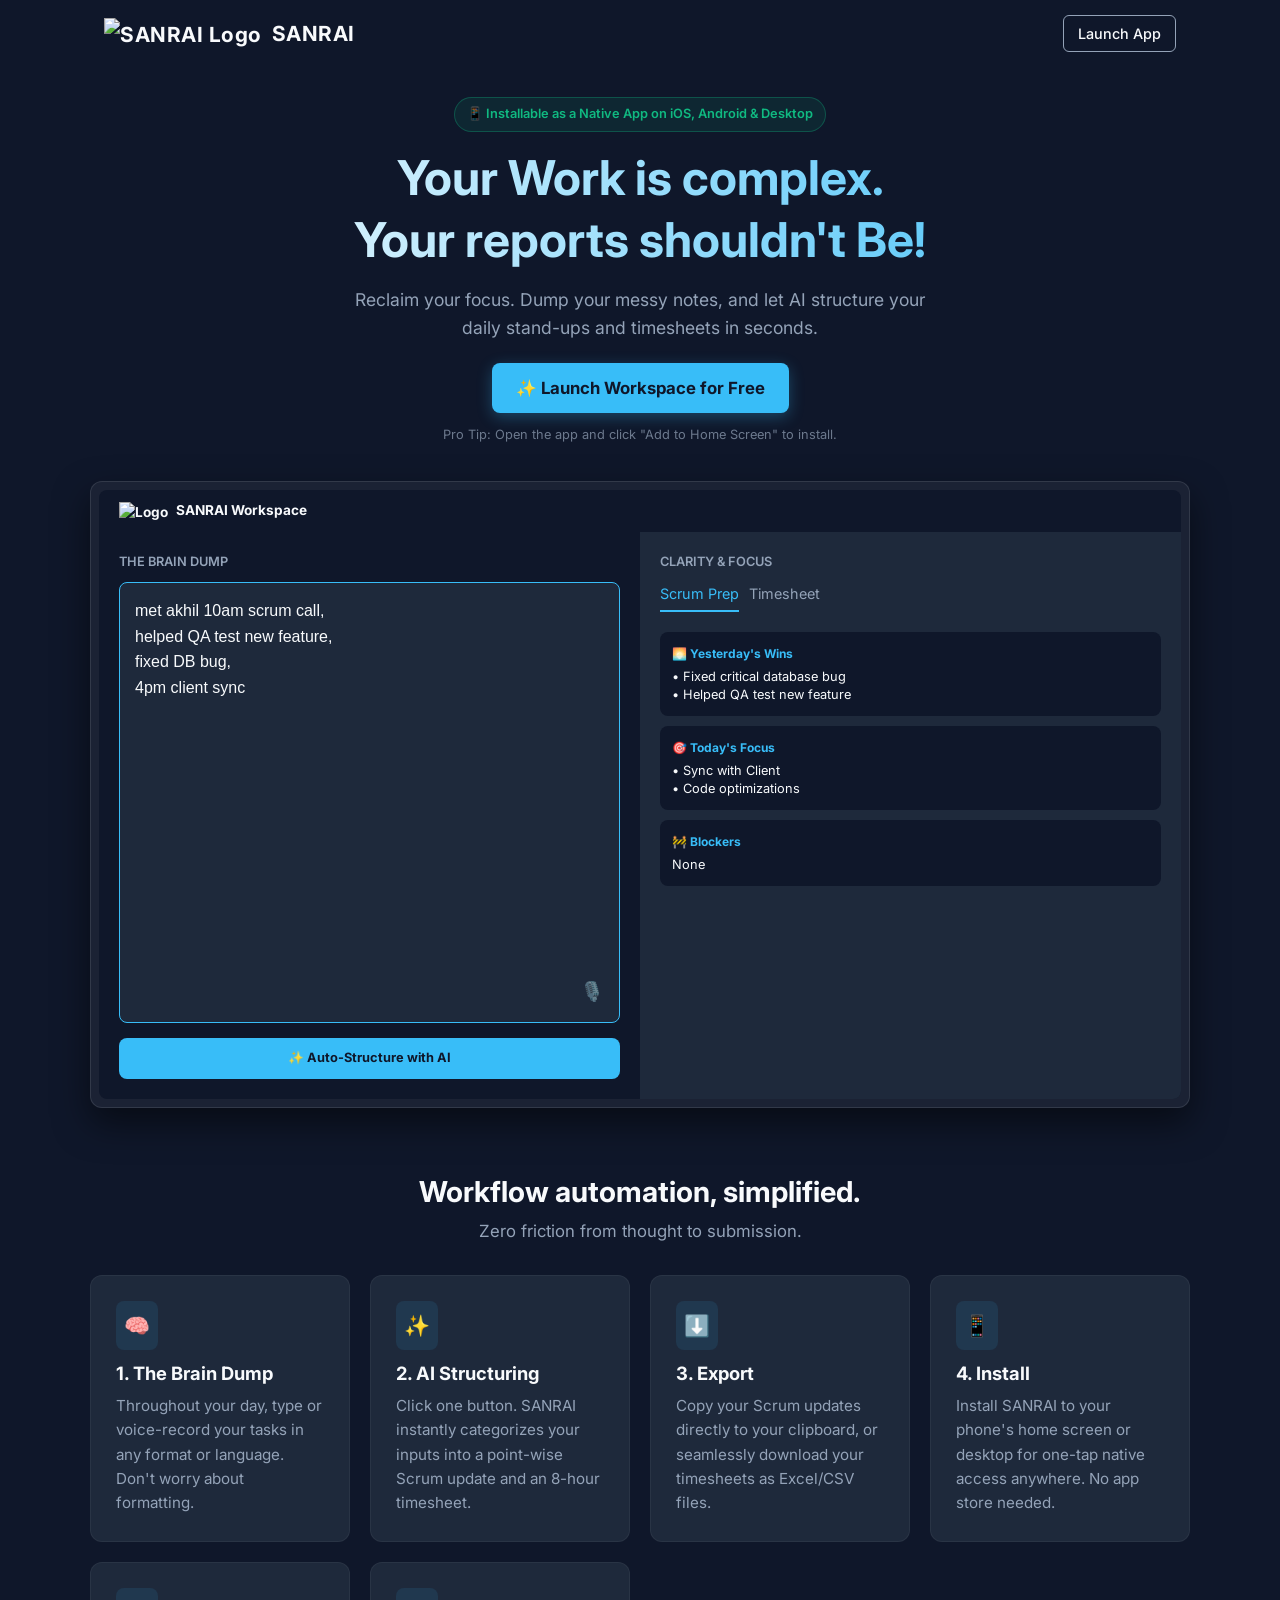
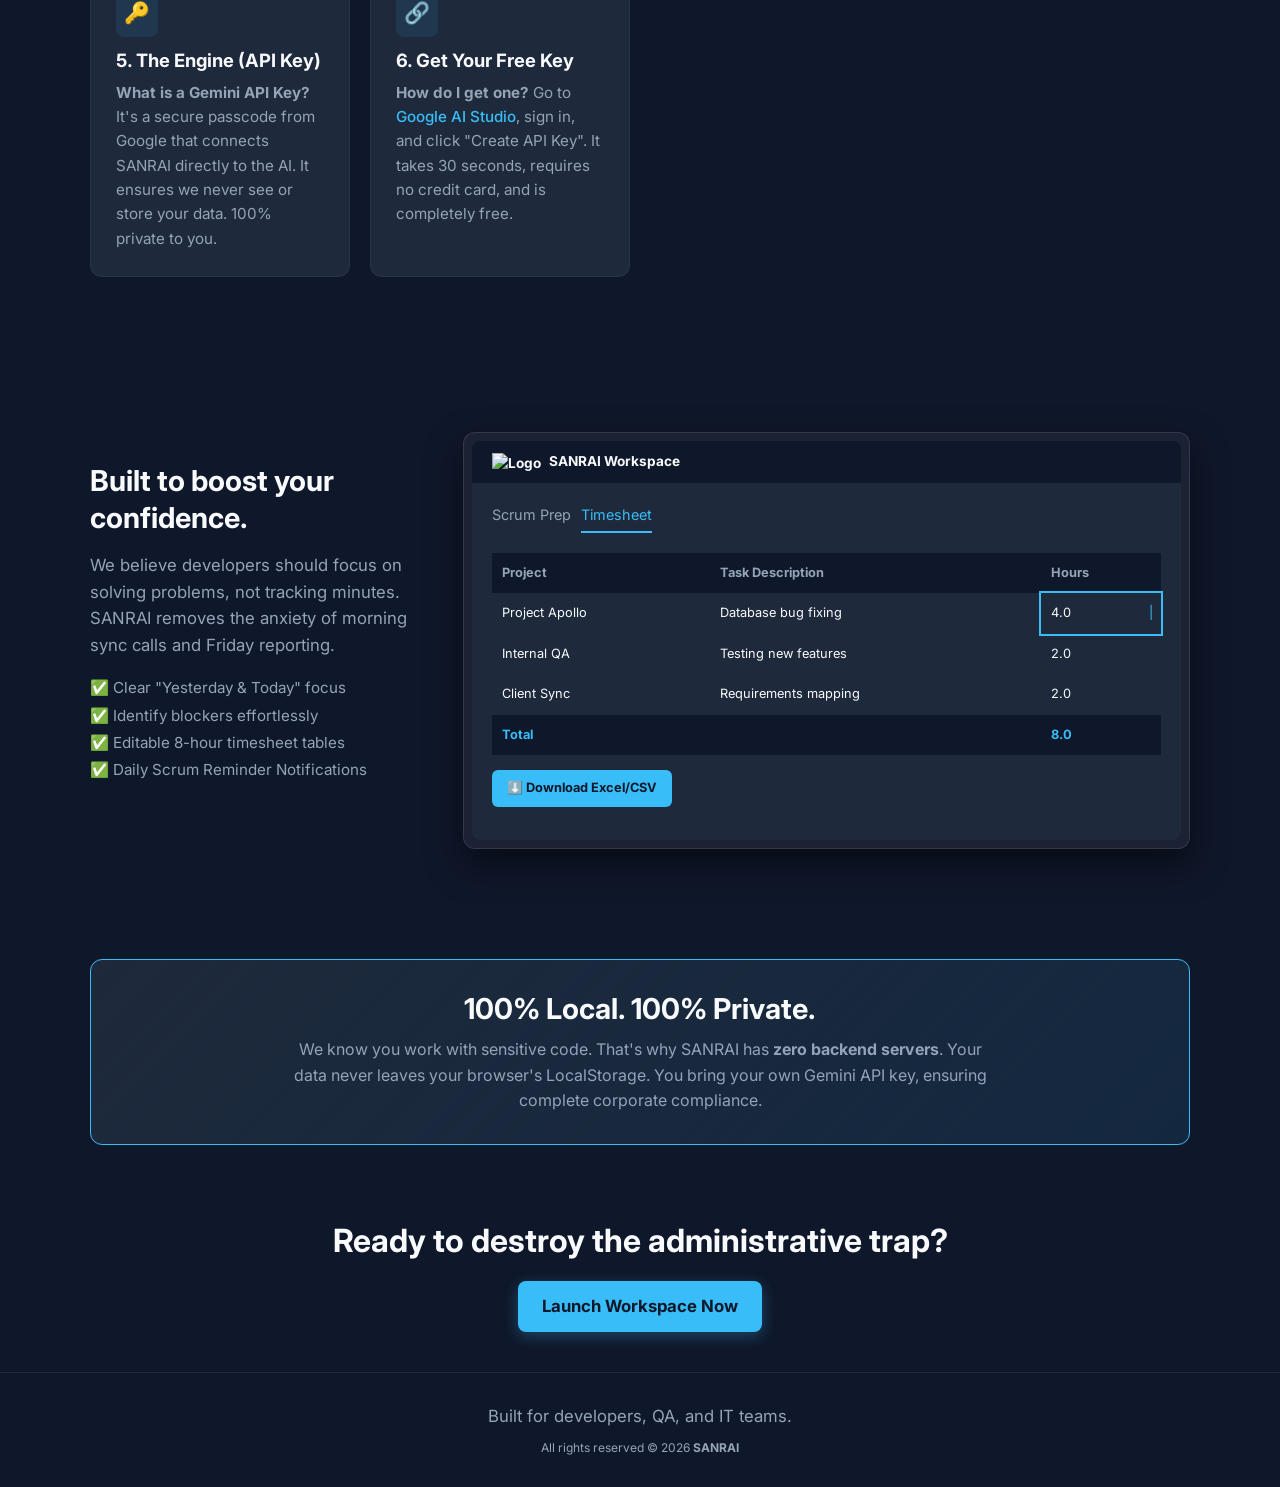
==== commit b6402d8a: "Update index.html" ====
--- a/index.html
+++ b/index.html
@@ -123,7 +123,7 @@
       📱 Installable as a Native App on iOS, Android & Desktop
     </div>
     
-    <h1>Your code is complex.<br>Your reports shouldn't be.</h1>
+    <h1>Your Work is complex.<br>Your reports shouldn't Be!</h1>
     <p>Reclaim your focus. Dump your messy notes, and let AI structure your daily stand-ups and timesheets in seconds.</p>
     
     <a href="app.html" class="btn-primary">✨ Launch Workspace for Free</a>
@@ -288,7 +288,7 @@
   </section>
 
   <footer>
-    <p>Built with empathy for developers, QA, and IT teams.</p>
+    <p>Built for developers, QA, and IT teams.</p>
     <p style="margin-top: 8px; font-size: 0.75rem;">All rights reserved &copy; 2026 <b>SANRAI</b></p>
   </footer>
 
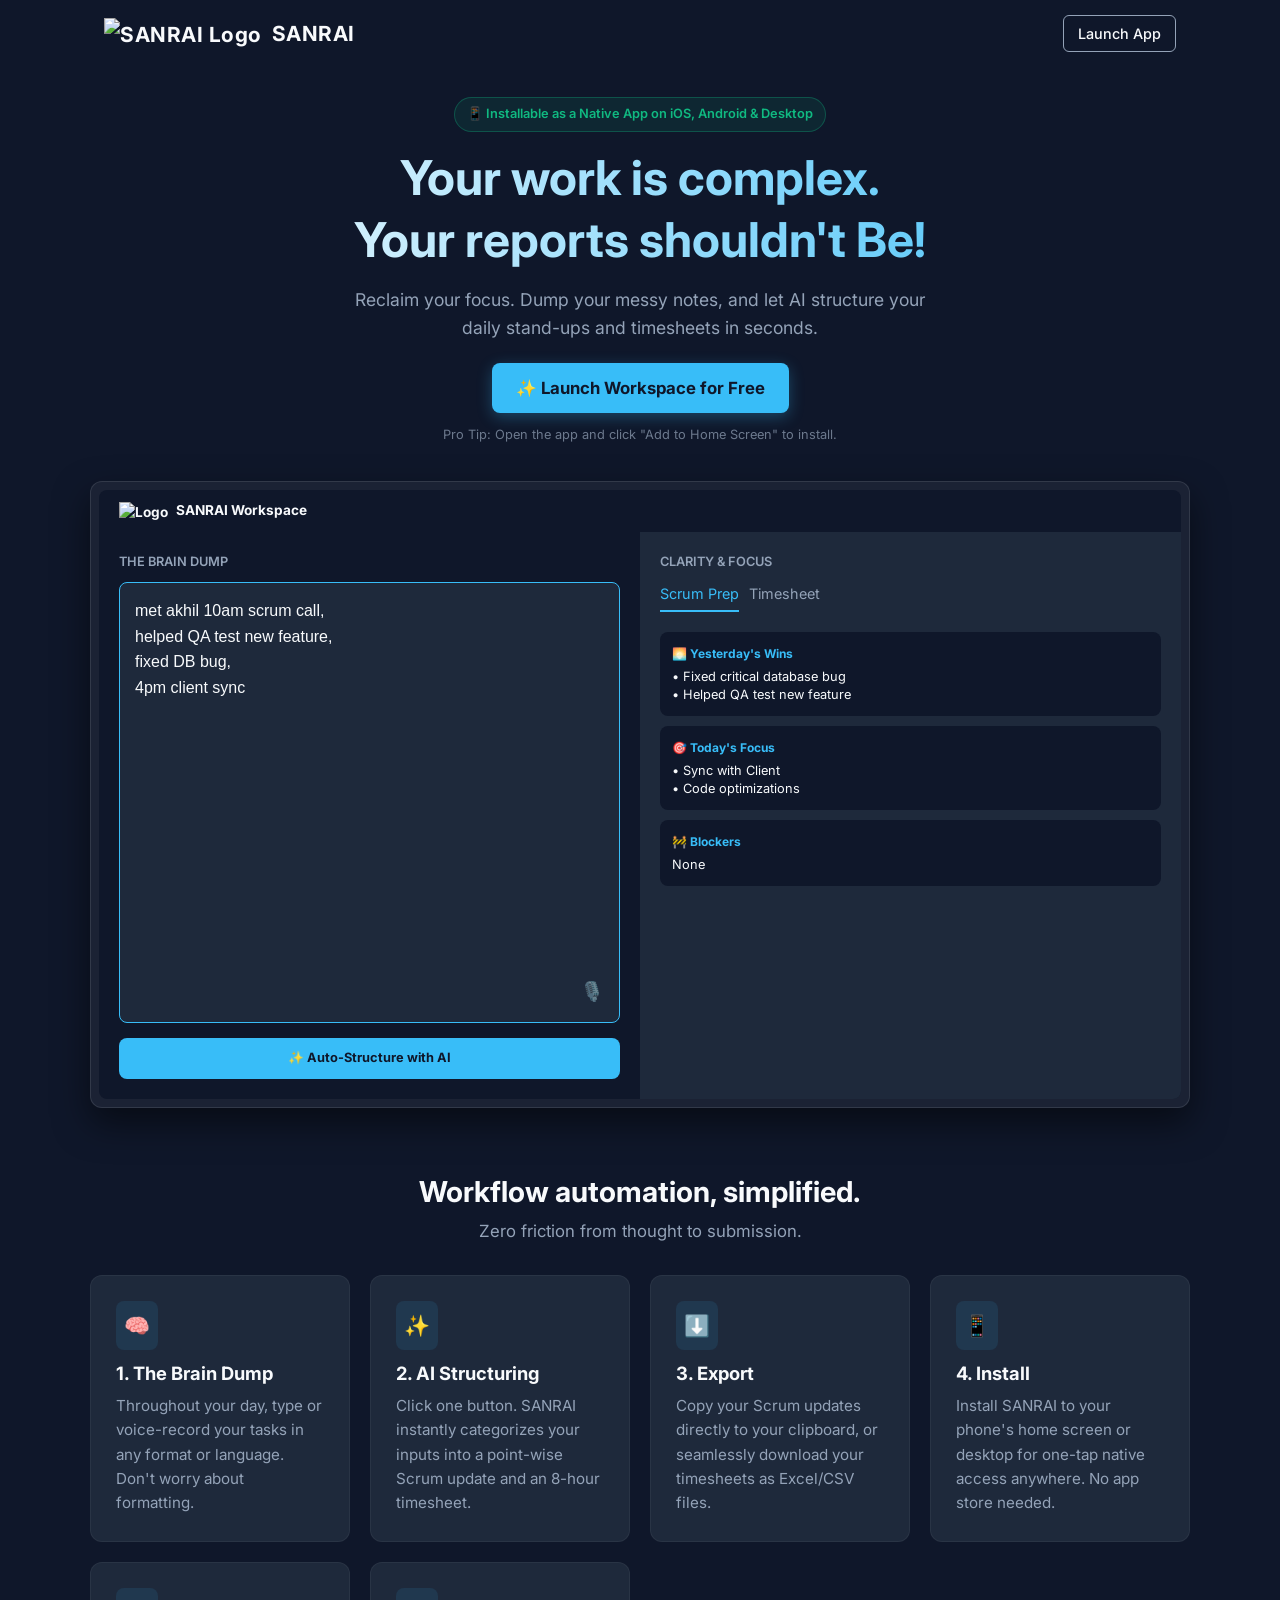
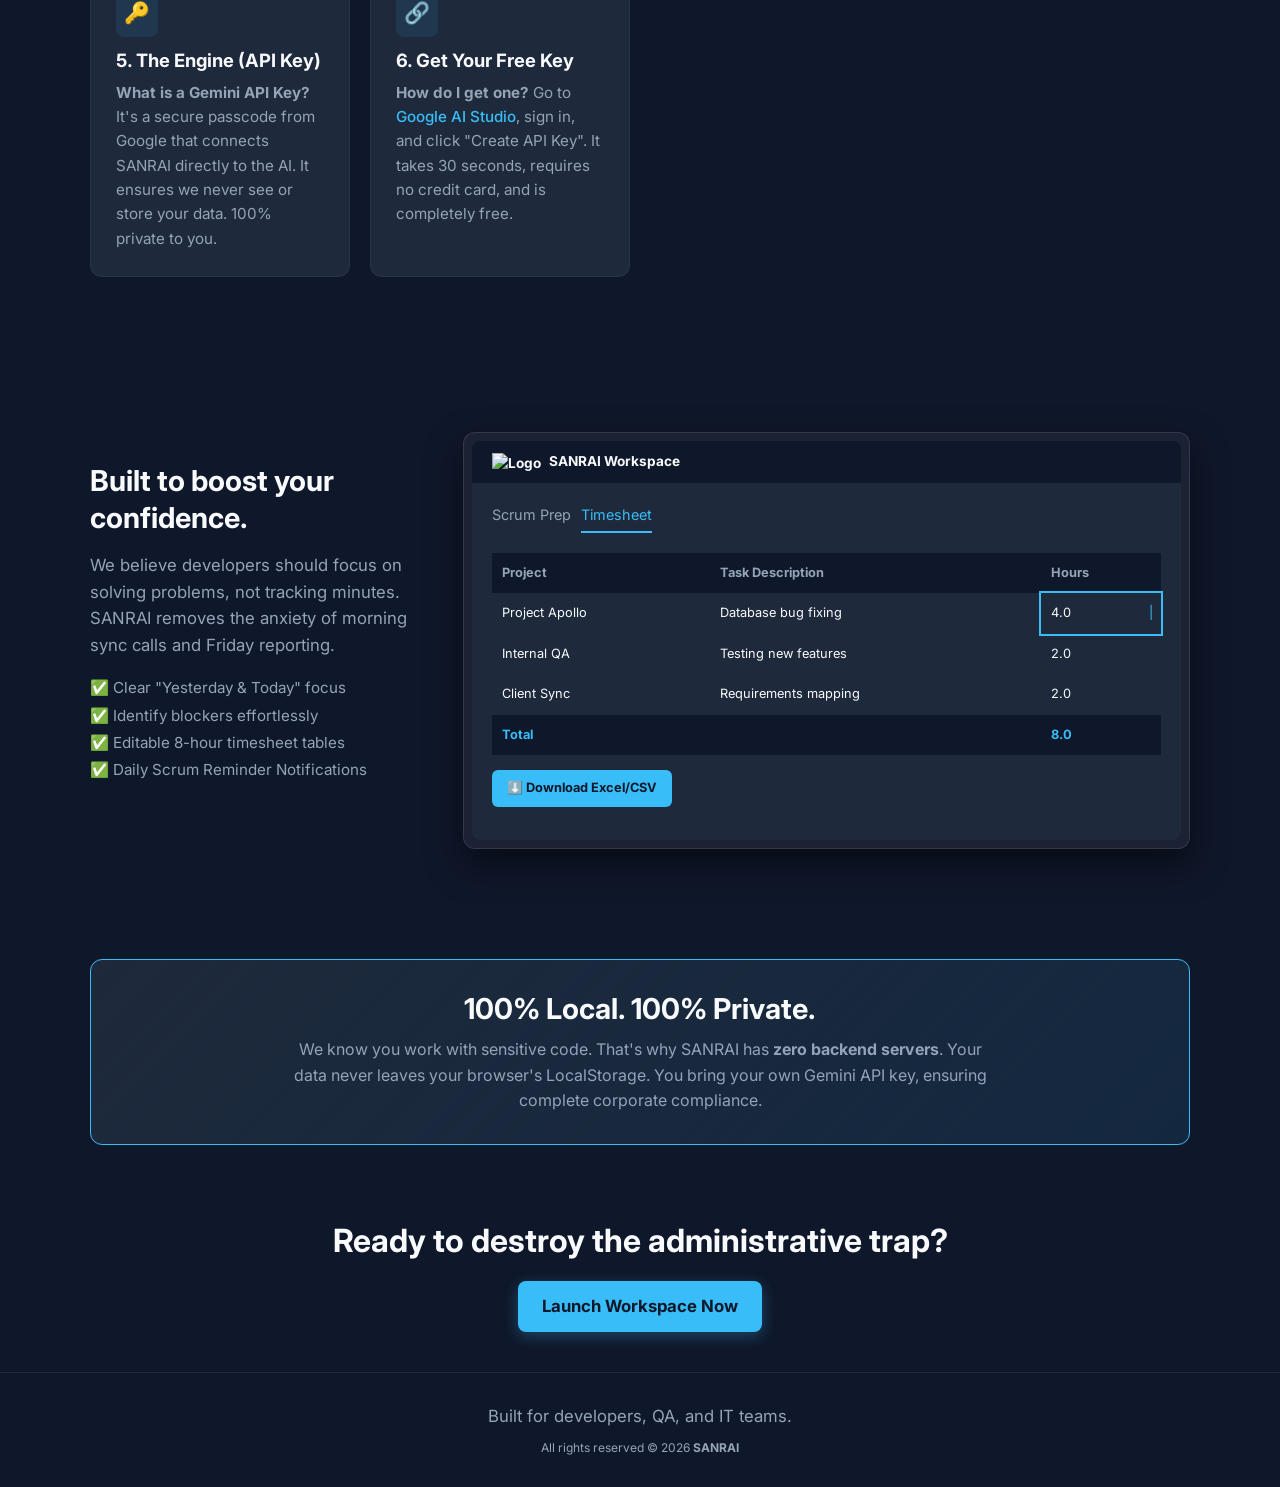
==== commit c81106f4: "Update index.html" ====
--- a/index.html
+++ b/index.html
@@ -123,7 +123,7 @@
       📱 Installable as a Native App on iOS, Android & Desktop
     </div>
     
-    <h1>Your Work is complex.<br>Your reports shouldn't Be!</h1>
+    <h1>Your work is complex.<br>Your reports shouldn't Be!</h1>
     <p>Reclaim your focus. Dump your messy notes, and let AI structure your daily stand-ups and timesheets in seconds.</p>
     
     <a href="app.html" class="btn-primary">✨ Launch Workspace for Free</a>
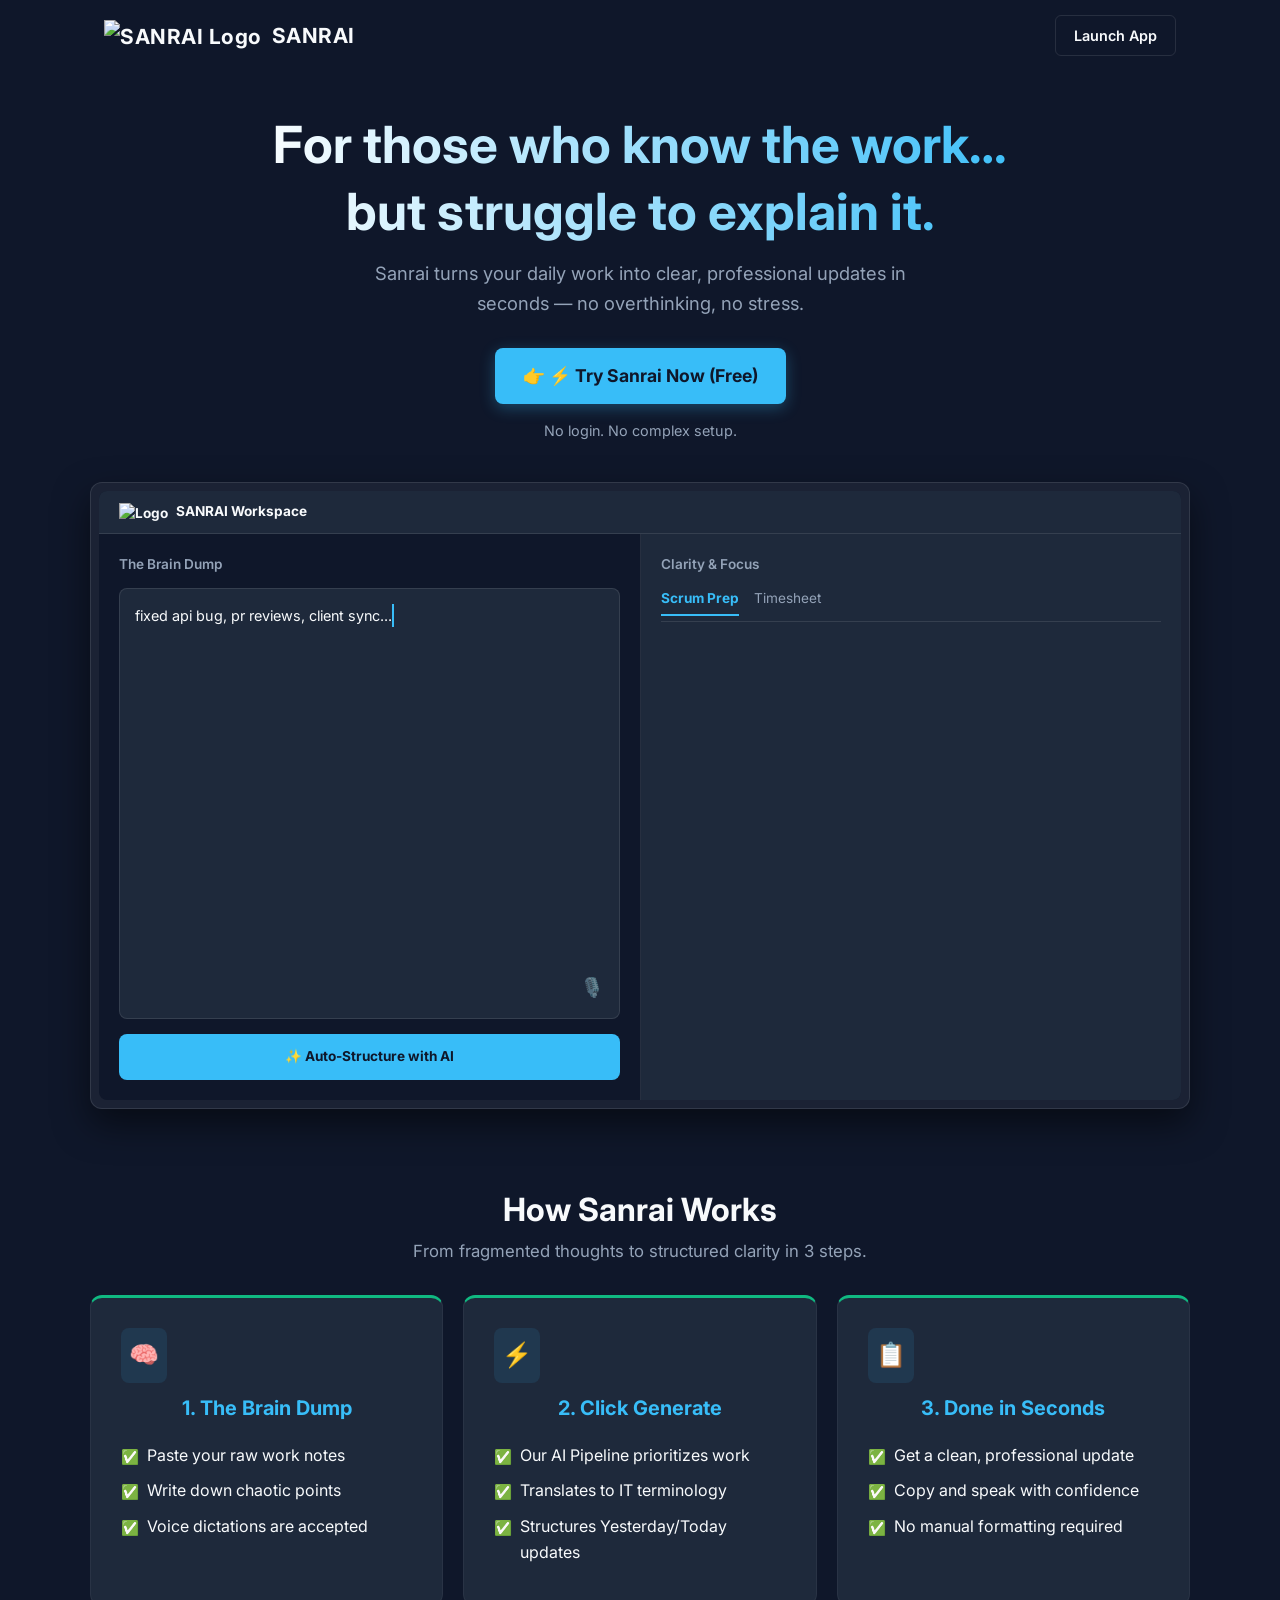
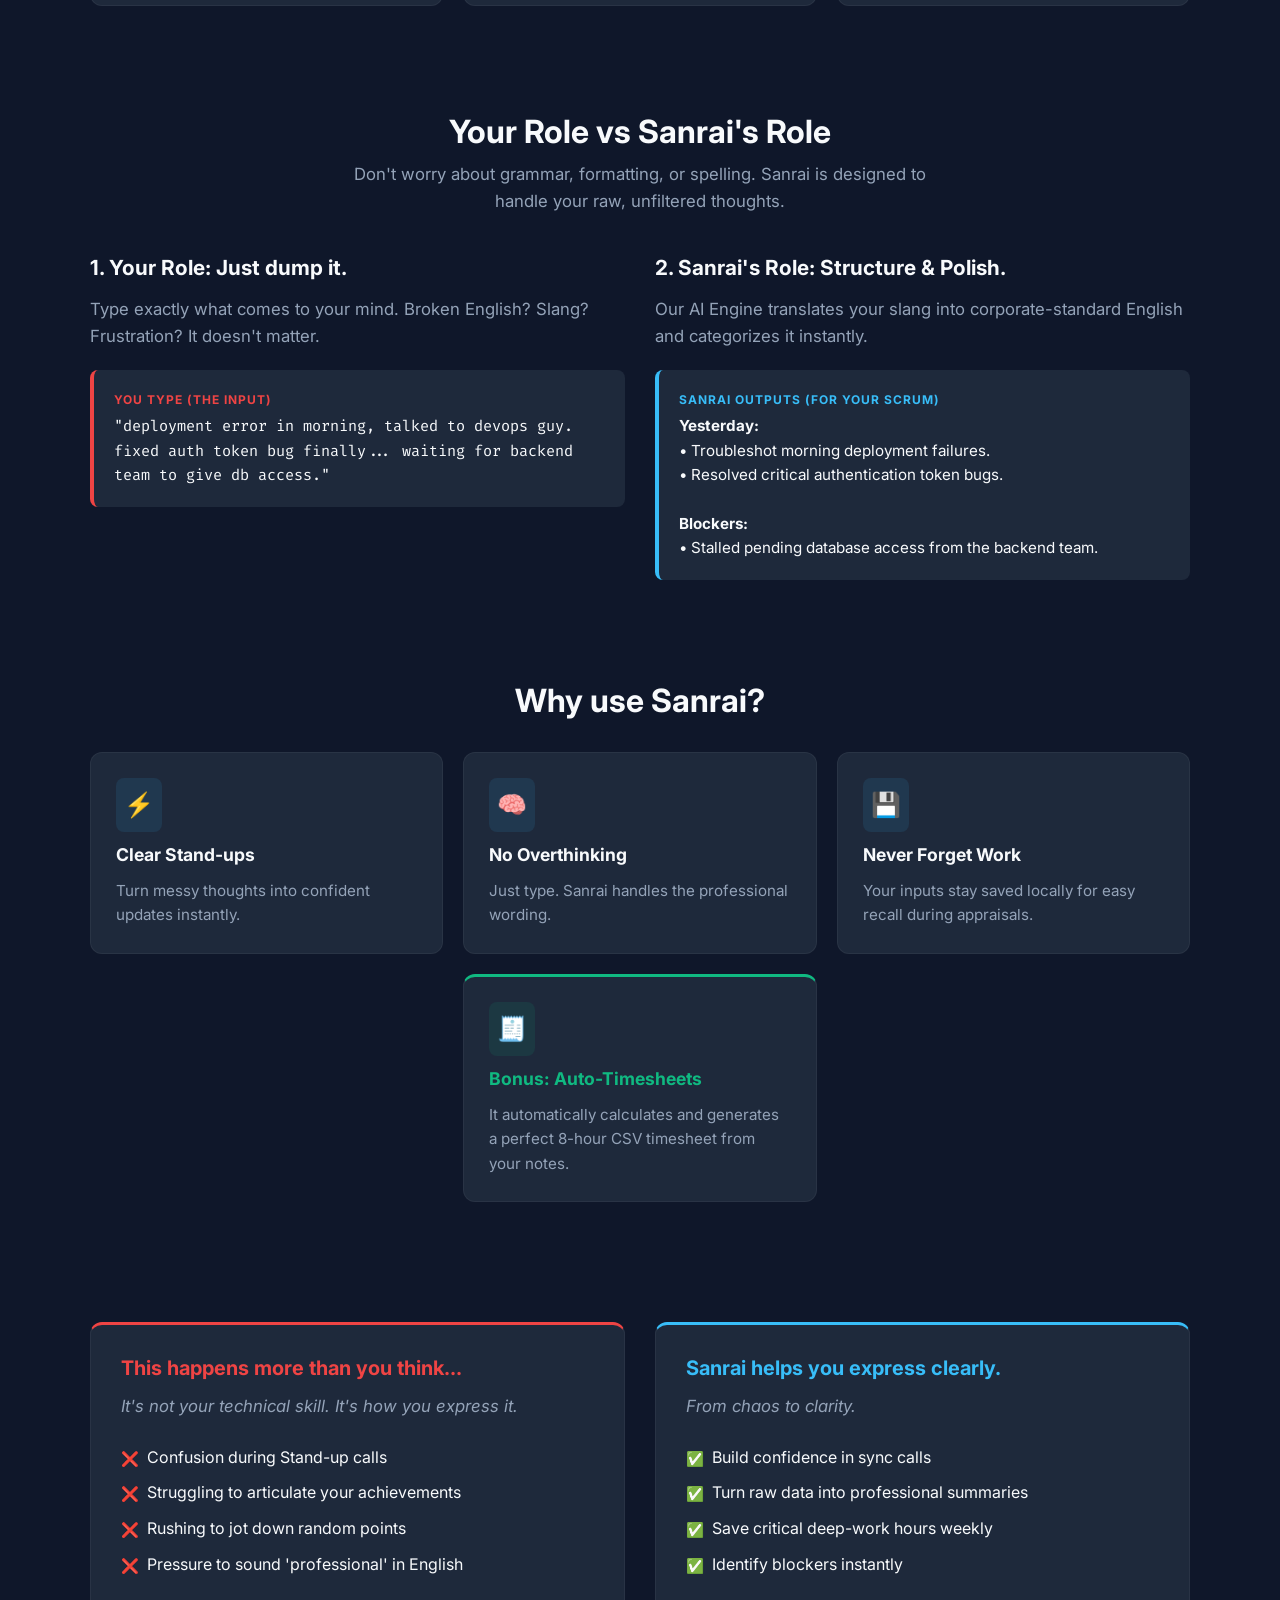
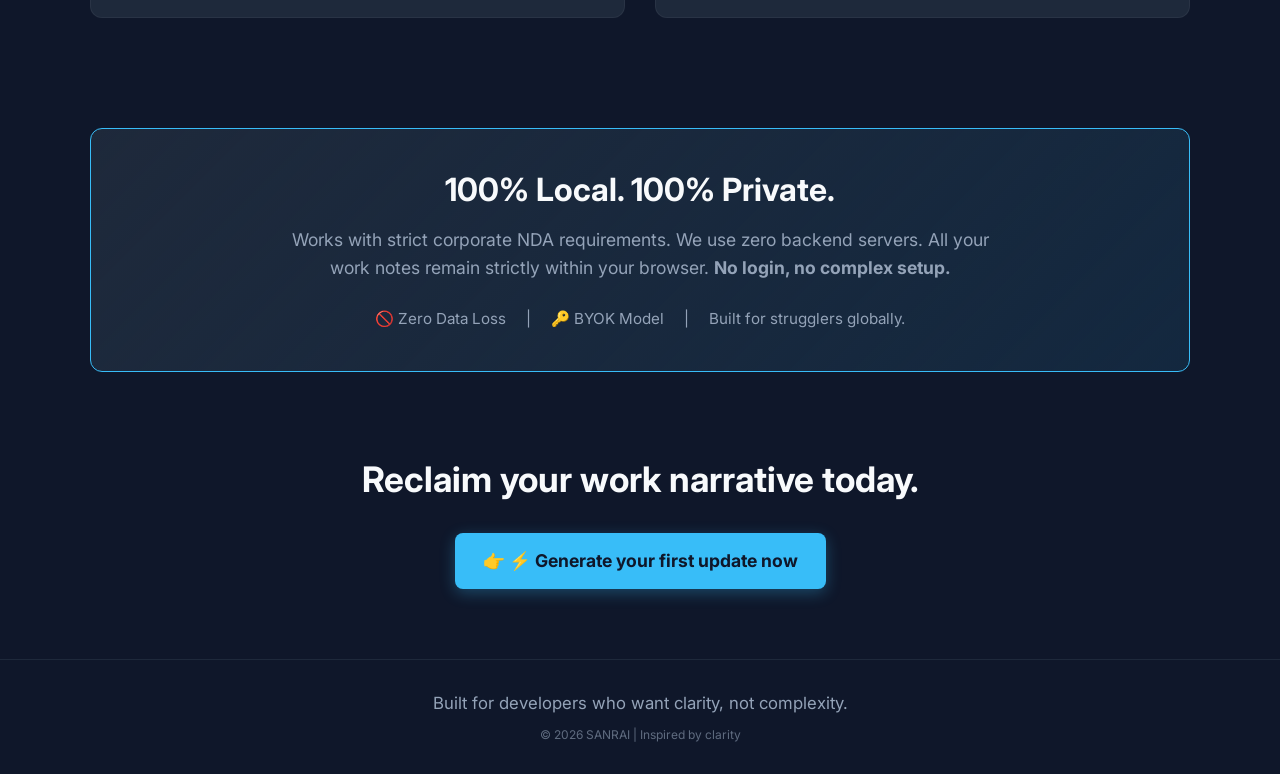
==== commit d8d25dc1: "Update index.html Landing page changed" ====
--- a/index.html
+++ b/index.html
@@ -4,14 +4,12 @@
   <meta charset="UTF-8" />
   <meta name="viewport" content="width=device-width, initial-scale=1.0"/>
   
-  <title>SANRAI | Zero-Friction Co-Pilot for IT Pros</title>
-  <meta name="description" content="Stop wasting time on timesheets and stand-ups. Let AI structure your workday notes in seconds. 100% Local and Secure." />
-  <meta property="og:title" content="SANRAI | Zero-Friction OS" />
-  <meta property="og:description" content="Automate your daily IT workflow. Dump your messy notes and get perfect Stand-ups and Timesheets instantly." />
-  <meta property="og:image" content="https://uploads.onecompiler.io/44hamhdu3/44j87h6rm/1000074177.webp" />
+  <title>SANRAI | Speak Clearly in Stand-ups</title>
+  <meta name="description" content="Turn your daily messy work notes or fragmented thoughts into clear, professional stand-up updates in seconds." />
   
   <link rel="icon" href="https://uploads.onecompiler.io/44hamhdu3/44j87h6rm/1000074177.webp" type="image/webp">
   <link href="https://fonts.googleapis.com/css2?family=Inter:wght@400;500;600;700&display=swap" rel="stylesheet">
+  <link href="https://fonts.googleapis.com/css2?family=Fira+Code:wght@400;500&display=swap" rel="stylesheet">
 
   <script>
     if (localStorage.getItem('sanrai_consent') === 'true') {
@@ -23,87 +21,120 @@
     :root {
       --bg-main: #0f172a;
       --bg-card: #1e293b;
+      --bg-panel: #0f172a;
       --accent: #38bdf8;
       --text-main: #f8fafc;
       --text-muted: #94a3b8;
+      --border: rgba(255,255,255,0.1);
     }
 
     * { margin: 0; padding: 0; box-sizing: border-box; font-family: 'Inter', sans-serif; }
-
     body { background: var(--bg-main); color: var(--text-main); line-height: 1.6; overflow-x: hidden; }
 
-    /* Navbar */
     nav { display: flex; justify-content: space-between; align-items: center; padding: 15px 5%; max-width: 1200px; margin: auto; }
     .logo { display: flex; align-items: center; font-size: 1.3rem; font-weight: 700; letter-spacing: 0.5px; }
     .logo img { height: 32px; margin-right: 10px; }
-    .nav-btn { background: transparent; color: var(--text-main); border: 1px solid var(--text-muted); padding: 6px 14px; border-radius: 6px; text-decoration: none; font-weight: 500; transition: 0.3s; font-size: 0.9rem;}
-    .nav-btn:hover { background: var(--bg-card); border-color: var(--text-main); }
+    .nav-btn { background: transparent; color: var(--text-main); border: 1px solid var(--border); padding: 8px 18px; border-radius: 6px; text-decoration: none; font-weight: 600; transition: 0.3s; font-size: 0.9rem;}
+    .nav-btn:hover { background: var(--accent); color: var(--bg-main); border-color: var(--accent); }
 
     .container { width: 90%; max-width: 1100px; margin: auto; }
     section { padding: 45px 0; }
     h1, h2, h3 { color: var(--text-main); line-height: 1.3; }
     p { color: var(--text-muted); font-size: 1.05rem; }
 
-    .btn-primary { display: inline-block; background: var(--accent); color: #0f172a; padding: 12px 24px; border-radius: 8px; text-decoration: none; font-weight: 700; font-size: 1.05rem; margin-top: 20px; transition: 0.3s; box-shadow: 0 4px 15px rgba(56, 189, 248, 0.3); }
+    .btn-primary { display: inline-block; background: var(--accent); color: #0f172a; padding: 14px 28px; border-radius: 8px; text-decoration: none; font-weight: 700; font-size: 1.1rem; margin-top: 20px; transition: 0.3s; box-shadow: 0 4px 15px rgba(56, 189, 248, 0.3); }
     .btn-primary:hover { background: #7dd3fc; transform: translateY(-2px); }
 
-    .install-badge { display: inline-flex; align-items: center; gap: 8px; background: rgba(16, 185, 129, 0.1); border: 1px solid rgba(16, 185, 129, 0.3); color: #10b981; padding: 6px 12px; border-radius: 20px; font-size: 0.8rem; font-weight: 600; margin-bottom: 15px; }
-
-    /* HERO SECTION */
-    .hero { text-align: center; padding-top: 30px; padding-bottom: 20px; }
-    .hero h1 { font-size: 3rem; margin-bottom: 15px; background: linear-gradient(to right, #fff, #38bdf8); -webkit-background-clip: text; -webkit-text-fill-color: transparent; }
-    .hero p { max-width: 600px; margin: auto; font-size: 1.1rem; }
-
-    /* MOCKUP STYLING */
-    .mockup-container { margin-top: 35px; padding: 8px; background: rgba(255, 255, 255, 0.05); border-radius: 12px; border: 1px solid rgba(255,255,255,0.1); box-shadow: 0 15px 35px rgba(0,0,0,0.5); overflow: hidden; }
+    /* HERO */
+    .hero { text-align: center; padding-top: 40px; padding-bottom: 20px; }
+    .hero h1 { font-size: 3.2rem; margin-bottom: 15px; background: linear-gradient(to right, #fff, #38bdf8); -webkit-background-clip: text; -webkit-text-fill-color: transparent; max-width: 800px; margin-inline: auto;}
+    .hero p { max-width: 600px; margin: auto; font-size: 1.15rem; margin-bottom: 10px;}
+    .hero .sub-text { font-size: 0.9rem; color: var(--text-muted); margin-top: 15px;}
+
+    /* EXACT APP MOCKUP STYLES */
+    .mockup-container { margin-top: 40px; padding: 8px; background: rgba(255, 255, 255, 0.05); border-radius: 12px; border: 1px solid var(--border); box-shadow: 0 15px 35px rgba(0,0,0,0.5); overflow: hidden; }
     .mockup-ui { width: 100%; aspect-ratio: 16 / 9; border-radius: 8px; background: var(--bg-main); display: flex; flex-direction: column; text-align: left; overflow: hidden; font-size: 0.9rem;}
-    
-    /* Mockup Header */
-    .mockup-header { padding: 10px 20px; background: var(--bg-panel); border-bottom: 1px solid var(--border); display: flex; align-items: center; font-weight: bold; font-size: 0.85rem; color: var(--text-main); }
+    .mockup-header { padding: 10px 20px; background: var(--bg-card); border-bottom: 1px solid var(--border); display: flex; align-items: center; font-weight: bold; font-size: 0.85rem; color: var(--text-main); }
     .mockup-header img { height: 18px; margin-right: 8px; }
     .mockup-body { display: flex; flex: 1; overflow: hidden; }
-
-    /* Mockup Internal Elements */
-    .mockup-panel { flex: 1; padding: 20px; border-right: 1px solid var(--border); display: flex; flex-direction: column;}
-    .mockup-panel:last-child { border-right: none; background: var(--bg-panel);}
-    .mockup-title { color: var(--text-muted); font-size: 0.8rem; margin-bottom: 10px; text-transform: uppercase; font-weight: 600; }
-    .mockup-textarea { flex: 1; background: var(--bg-card); border: 1px solid var(--accent); border-radius: 8px; padding: 15px; color: var(--text-main); font-family: 'Comic Sans MS', cursive, sans-serif; font-size: 1rem; position: relative;}
+    .mockup-panel { flex: 1; padding: 20px; border-right: 1px solid var(--border); display: flex; flex-direction: column; position: relative;}
+    .mockup-panel:last-child { border-right: none; background: var(--bg-card);}
+    .mockup-title { color: var(--text-muted); font-size: 0.85rem; margin-bottom: 12px; font-weight: 600; }
+    
+    .mockup-textarea { flex: 1; background: var(--bg-card); border: 1px solid var(--border); border-radius: 8px; padding: 15px; color: var(--text-main); font-family: 'Fira Code', 'Courier New', monospace; font-size: 0.9rem; position: relative; display: block;}
+    
     .mockup-card { background: var(--bg-main); border: 1px solid var(--border); border-radius: 8px; padding: 12px; margin-bottom: 10px;}
-    .mockup-card h4 { color: var(--accent); font-size: 0.75rem; margin-bottom: 5px;}
-    .mockup-card p { font-size: 0.8rem; color: var(--text-main); line-height: 1.4;}
-    
-    .mockup-table { width: 100%; border-collapse: collapse; margin-top: 15px;}
-    .mockup-table th, .mockup-table td { border: 1px solid var(--border); padding: 10px; font-size: 0.8rem; color: var(--text-main);}
-    .mockup-table th { background: var(--bg-main); color: var(--text-muted);}
-    .mockup-table td { background: var(--bg-card); }
-    .mockup-table .active-cell { outline: 2px solid var(--accent); position: relative;}
-    .mockup-table .active-cell::after { content: '|'; position: absolute; right: 8px; animation: blink 1s infinite; color: var(--accent);}
-
-    @keyframes blink { 50% { opacity: 0; } }
-
-    /* GRID & CARDS */
+    .mockup-card h4 { color: var(--accent); font-size: 0.75rem; margin-bottom: 5px; text-transform: uppercase; letter-spacing: 0.5px;}
+    .mockup-card p { font-size: 0.85rem; color: var(--text-main); line-height: 1.5;}
+
+    /* EXACT APP ANIMATIONS - THE 12 SECOND LOOP */
+    .type-text { display: inline-block; overflow: hidden; white-space: nowrap; border-right: 2px solid var(--accent); vertical-align: bottom; animation: typeSequence 12s infinite; }
+    
+    @keyframes typeSequence { 
+        0% { width: 0; opacity: 1; border-color: var(--accent); } 
+        15% { width: 100%; opacity: 1; border-color: transparent; } 
+        85% { width: 100%; opacity: 1; }
+        90% { opacity: 0; width: 0; }
+        100% { width: 0; opacity: 0; }
+    }
+    
+    .ai-btn { background: var(--accent); color: var(--bg-main); text-align: center; padding: 12px; border-radius: 8px; margin-top: 15px; font-weight: bold; font-size: 0.85rem; transition: 0.3s;}
+    .ai-btn::after { content: "✨ Auto-Structure with AI"; animation: btnSequence 12s infinite;}
+    
+    @keyframes btnSequence { 
+        0%, 15% { content: "✨ Auto-Structure with AI"; opacity: 1; } 
+        16%, 30% { content: "Structuring Data..."; opacity: 0.7; }
+        31%, 100% { content: "✨ Auto-Structure with AI"; opacity: 1; }
+    }
+
+    .mock-output-group { opacity: 0; animation: showOutput 12s infinite; display: flex; flex-direction: column; gap: 10px; margin-top: 10px;}
+    @keyframes showOutput {
+        0%, 30% { opacity: 0; transform: translateY(10px); }
+        35%, 85% { opacity: 1; transform: translateY(0); }
+        90%, 100% { opacity: 0; transform: translateY(-10px); }
+    }
+
+    /* GRIDS */
+    .grid-2 { display: grid; gap: 30px; margin-top: 30px; grid-template-columns: repeat(auto-fit, minmax(300px, 1fr)); }
     .grid-3 { display: grid; gap: 20px; margin-top: 30px; grid-template-columns: repeat(auto-fit, minmax(280px, 1fr)); }
     .grid-4 { display: grid; gap: 20px; margin-top: 30px; grid-template-columns: repeat(auto-fit, minmax(240px, 1fr)); }
-
-    .card { background: var(--bg-card); padding: 25px; border-radius: 12px; border: 1px solid rgba(255,255,255,0.05); transition: 0.3s; display: flex; flex-direction: column; justify-content: flex-start;}
+    
+    /* FIX: Desktop Centering for the 4th Bonus Card */
+    @media (min-width: 992px) {
+        .grid-4 { grid-template-columns: repeat(3, 1fr); }
+        .grid-4 .card:last-child { grid-column: 2 / 3; }
+    }
+    
+    .card { background: var(--bg-card); padding: 30px; border-radius: 12px; border: 1px solid rgba(255,255,255,0.05); transition: 0.3s; display: flex; flex-direction: column; justify-content: flex-start;}
     .card:hover { border-color: var(--accent); transform: translateY(-3px); }
-    .card h3 { font-size: 1.15rem; margin-bottom: 8px; display: flex; align-items: center; gap: 10px; }
-    .card p { font-size: 0.95rem; }
-    .icon-box { background: rgba(56, 189, 248, 0.1); color: var(--accent); padding: 8px; border-radius: 8px; display: inline-block; margin-bottom: 12px; font-size: 1.3rem; align-self: flex-start; }
-
-    .trust-banner { background: linear-gradient(135deg, var(--bg-card), rgba(56, 189, 248, 0.1)); padding: 30px; border-radius: 12px; text-align: center; border: 1px solid var(--accent); margin-top: 20px; }
-    .trust-banner h2 { margin-bottom: 10px; font-size: 1.8rem;}
-
-    footer { text-align: center; padding: 30px 0; border-top: 1px solid var(--bg-card); color: var(--text-muted); font-size: 0.85rem; margin-top: 20px;}
+    .card h3 { font-size: 1.25rem; margin-bottom: 12px; color: var(--accent); }
+    .card ul { list-style: none; margin-top: 10px; }
+    .card ul li { margin-bottom: 10px; color: var(--text-main); font-size: 1rem; display: flex; align-items: flex-start; gap: 8px;}
+    .card ul li::before { content: "❌"; font-size: 0.9rem; margin-top: 2px;}
+    .card.solution ul li::before { content: "✅"; }
+
+    .icon-box { background: rgba(56, 189, 248, 0.1); color: var(--accent); padding: 8px; border-radius: 8px; display: inline-block; margin-bottom: 12px; font-size: 1.5rem; align-self: flex-start; }
+
+    /* COMPARISON BOX FOR "HOW TO USE" */
+    .compare-box { background: var(--bg-card); padding: 20px; border-radius: 8px; border-left: 4px solid var(--accent); margin-bottom: 15px; text-align: left;}
+    .compare-box.bad { border-left-color: #ef4444; }
+    .compare-label { font-size: 0.75rem; text-transform: uppercase; letter-spacing: 1px; color: var(--text-muted); margin-bottom: 5px; font-weight: bold;}
+    .compare-text { font-size: 0.95rem; font-family: 'Fira Code', monospace; color: var(--text-main); }
+    .compare-box:not(.bad) .compare-text { font-family: 'Inter', sans-serif; }
+
+    /* TRUST BANNER */
+    .trust-banner { background: linear-gradient(135deg, var(--bg-card), rgba(56, 189, 248, 0.1)); padding: 40px 30px; border-radius: 12px; text-align: center; border: 1px solid var(--accent); margin-top: 20px; }
+    .trust-banner h2 { margin-bottom: 15px; font-size: 2rem;}
+
+    footer { text-align: center; padding: 30px 0; border-top: 1px solid var(--bg-card); color: var(--text-muted); font-size: 0.9rem; margin-top: 20px;}
 
     @media (max-width: 768px) { 
-      .hero h1 { font-size: 2rem; } 
-      .hero p { font-size: 0.95rem; } 
+      .hero h1 { font-size: 2.2rem; } 
+      .hero p { font-size: 1rem; } 
       section { padding: 35px 0; } 
-      .grid-3, .grid-4 { gap: 15px; }
-      .mockup-ui { display: block; aspect-ratio: auto; min-height: 400px; }
+      .mockup-ui { display: block; aspect-ratio: auto; min-height: 450px; }
       .mockup-body { flex-direction: column; }
-      .mockup-panel { border-right: none; border-bottom: 1px solid var(--border); }
+      .mockup-panel { border-right: none; border-bottom: 1px solid var(--border); padding: 15px;}
     }
   </style>
 </head>
@@ -119,15 +150,11 @@
   </nav>
 
   <section class="hero container">
-    <div class="install-badge">
-      📱 Installable as a Native App on iOS, Android & Desktop
-    </div>
-    
-    <h1>Your work is complex.<br>Your reports shouldn't Be!</h1>
-    <p>Reclaim your focus. Dump your messy notes, and let AI structure your daily stand-ups and timesheets in seconds.</p>
-    
-    <a href="app.html" class="btn-primary">✨ Launch Workspace for Free</a>
-    <p style="margin-top:12px; font-size:0.8rem; opacity:0.7;">Pro Tip: Open the app and click "Add to Home Screen" to install.</p>
+    <h1>For those who know the work… but struggle to explain it.</h1>
+    <p>Sanrai turns your daily work into clear, professional updates in seconds — no overthinking, no stress.</p>
+    
+    <a href="app.html" class="btn-primary">👉 ⚡ Try Sanrai Now (Free)</a>
+    <p class="sub-text">No login. No complex setup.</p>
 
     <div class="mockup-container">
       <div class="mockup-ui">
@@ -139,138 +166,158 @@
             <div class="mockup-panel">
                 <div class="mockup-title">The Brain Dump</div>
                 <div class="mockup-textarea">
-                    met akhil 10am scrum call,<br>
-                    helped QA test new feature,<br>
-                    fixed DB bug,<br>
-                    4pm client sync
+                    <span class="type-text">fixed api bug, pr reviews, client sync...</span>
                     <span style="position: absolute; bottom: 15px; right: 15px; font-size: 1.2rem; opacity: 0.5;">🎙️</span>
                 </div>
-                <div style="background: var(--accent); color: var(--bg-main); text-align: center; padding: 10px; border-radius: 8px; margin-top: 15px; font-weight: bold; font-size: 0.8rem;">
-                    ✨ Auto-Structure with AI
+                <div class="ai-btn"></div>
+            </div>
+            <div class="mockup-panel">
+                <div class="mockup-title">Clarity & Focus</div>
+                <div style="border-bottom: 1px solid var(--border); padding-bottom: 5px; display: flex; gap: 15px;">
+                    <span style="color: var(--accent); border-bottom: 2px solid var(--accent); padding-bottom: 5px; font-size: 0.85rem; font-weight: bold;">Scrum Prep</span>
+                    <span style="color: var(--text-muted); font-size: 0.85rem;">Timesheet</span>
+                </div>
+                
+                <div class="mock-output-group">
+                    <div class="mockup-card">
+                        <h4>🌅 Yesterday's Wins</h4>
+                        <p>• Resolved critical API authentication bugs.<br>• Completed frontend PR reviews.</p>
+                    </div>
+                    <div class="mockup-card">
+                        <h4>🎯 Today's Focus</h4>
+                        <p>• Align with client requirements post-sync.</p>
+                    </div>
+                    <div class="mockup-card">
+                        <h4>🚧 Blockers</h4>
+                        <p>None</p>
+                    </div>
                 </div>
             </div>
-            <div class="mockup-panel" style="background: var(--bg-card);">
-                <div class="mockup-title">Clarity & Focus</div>
-                <div style="border-bottom: 1px solid var(--border); margin-bottom: 15px; padding-bottom: 5px; display: flex; gap: 10px;">
-                    <span style="color: var(--accent); border-bottom: 2px solid var(--accent); padding-bottom: 5px;">Scrum Prep</span>
-                    <span style="color: var(--text-muted);">Timesheet</span>
-                </div>
-                <div class="mockup-card">
-                    <h4>🌅 Yesterday's Wins</h4>
-                    <p>• Fixed critical database bug<br>• Helped QA test new feature</p>
-                </div>
-                <div class="mockup-card">
-                    <h4>🎯 Today's Focus</h4>
-                    <p>• Sync with Client<br>• Code optimizations</p>
-                </div>
-                <div class="mockup-card">
-                    <h4>🚧 Blockers</h4>
-                    <p>None</p>
+        </div>
+      </div>
+    </div>
+  </section>
+
+  <section class="container" style="text-align: center; padding-top: 60px;">
+    <h2 style="font-size: 2rem; margin-bottom: 8px;">How Sanrai Works</h2>
+    <p style="color: var(--text-muted);">From fragmented thoughts to structured clarity in 3 steps.</p>
+    
+    <div class="grid-3">
+        <div class="card solution" style="border-top: 3px solid #10b981;">
+            <div class="icon-box">🧠</div>
+            <h3>1. The Brain Dump</h3>
+            <ul style="color: var(--text-muted); text-align: left;">
+                <li>Paste your raw work notes</li>
+                <li>Write down chaotic points</li>
+                <li>Voice dictations are accepted</li>
+            </ul>
+        </div>
+        <div class="card solution" style="border-top: 3px solid #10b981;">
+            <div class="icon-box">⚡</div>
+            <h3>2. Click Generate</h3>
+            <ul style="color: var(--text-muted); text-align: left;">
+                <li>Our AI Pipeline prioritizes work</li>
+                <li>Translates to IT terminology</li>
+                <li>Structures Yesterday/Today updates</li>
+            </ul>
+        </div>
+        <div class="card solution" style="border-top: 3px solid #10b981;">
+            <div class="icon-box">📋</div>
+            <h3>3. Done in Seconds</h3>
+            <ul style="color: var(--text-muted); text-align: left;">
+                <li>Get a clean, professional update</li>
+                <li>Copy and speak with confidence</li>
+                <li>No manual formatting required</li>
+            </ul>
+        </div>
+    </div>
+  </section>
+
+  <section class="container" style="text-align: center; padding-top: 60px;">
+    <h2 style="font-size: 2rem; margin-bottom: 8px;">Your Role vs Sanrai's Role</h2>
+    <p style="color: var(--text-muted); max-width: 600px; margin: auto;">Don't worry about grammar, formatting, or spelling. Sanrai is designed to handle your raw, unfiltered thoughts.</p>
+    
+    <div class="grid-2" style="margin-top: 40px; align-items: start;">
+        <div style="text-align: left;">
+            <h3 style="color: var(--text-main); font-size: 1.3rem; margin-bottom: 15px;">1. Your Role: Just dump it.</h3>
+            <p style="color: var(--text-muted); margin-bottom: 20px;">Type exactly what comes to your mind. Broken English? Slang? Frustration? It doesn't matter.</p>
+            
+            <div class="compare-box bad">
+                <div class="compare-label" style="color: #ef4444;">You Type (The Input)</div>
+                <div class="compare-text">"deployment error in morning, talked to devops guy. fixed auth token bug finally... waiting for backend team to give db access."</div>
+            </div>
+        </div>
+
+        <div style="text-align: left;">
+            <h3 style="color: var(--text-main); font-size: 1.3rem; margin-bottom: 15px;">2. Sanrai's Role: Structure & Polish.</h3>
+            <p style="color: var(--text-muted); margin-bottom: 20px;">Our AI Engine translates your slang into corporate-standard English and categorizes it instantly.</p>
+            
+            <div class="compare-box">
+                <div class="compare-label" style="color: var(--accent);">Sanrai Outputs (For Your Scrum)</div>
+                <div class="compare-text">
+                    <b>Yesterday:</b><br>
+                    • Troubleshot morning deployment failures.<br>
+                    • Resolved critical authentication token bugs.<br><br>
+                    <b>Blockers:</b><br>
+                    • Stalled pending database access from the backend team.
                 </div>
             </div>
         </div>
-      </div>
-    </div>
-  </section>
-
-  <section class="container" style="text-align: center;">
-    <h2 style="font-size: 1.8rem; margin-bottom: 8px;">Workflow automation, simplified.</h2>
-    <p>Zero friction from thought to submission.</p>
-
+    </div>
+  </section>
+
+  <section class="container" style="text-align: center; padding-top: 40px;">
+    <h2 style="font-size: 2rem; margin-bottom: 8px;">Why use Sanrai?</h2>
+    
     <div class="grid-4">
-      <div class="card" style="text-align: left;">
+      <div class="card" style="text-align: left; padding: 25px;">
+        <div class="icon-box">⚡</div>
+        <h3 style="font-size: 1.1rem; color: var(--text-main);">Clear Stand-ups</h3>
+        <p style="font-size: 0.95rem;">Turn messy thoughts into confident updates instantly.</p>
+      </div>
+      
+      <div class="card" style="text-align: left; padding: 25px;">
         <div class="icon-box">🧠</div>
-        <h3>1. The Brain Dump</h3>
-        <p>Throughout your day, type or voice-record your tasks in any format or language. Don't worry about formatting.</p>
-      </div>
-      
-      <div class="card" style="text-align: left;">
-        <div class="icon-box">✨</div>
-        <h3>2. AI Structuring</h3>
-        <p>Click one button. SANRAI instantly categorizes your inputs into a point-wise Scrum update and an 8-hour timesheet.</p>
-      </div>
-      
-      <div class="card" style="text-align: left;">
-        <div class="icon-box">⬇️</div>
-        <h3>3. Export</h3>
-        <p>Copy your Scrum updates directly to your clipboard, or seamlessly download your timesheets as Excel/CSV files.</p>
-      </div>
-
-      <div class="card" style="text-align: left;">
-        <div class="icon-box">📱</div>
-        <h3>4. Install</h3>
-        <p>Install SANRAI to your phone's home screen or desktop for one-tap native access anywhere. No app store needed.</p>
-      </div>
-
-      <div class="card" style="text-align: left;">
-        <div class="icon-box">🔑</div>
-        <h3>5. The Engine (API Key)</h3>
-        <p><b>What is a Gemini API Key?</b> It's a secure passcode from Google that connects SANRAI directly to the AI. It ensures we never see or store your data. 100% private to you.</p>
-      </div>
-
-      <div class="card" style="text-align: left;">
-        <div class="icon-box">🔗</div>
-        <h3>6. Get Your Free Key</h3>
-        <p><b>How do I get one?</b> Go to <a href="https://aistudio.google.com/app/apikey" target="_blank" style="color: var(--accent); text-decoration: none; font-weight: 500;">Google AI Studio</a>, sign in, and click "Create API Key". It takes 30 seconds, requires no credit card, and is completely free.</p>
+        <h3 style="font-size: 1.1rem; color: var(--text-main);">No Overthinking</h3>
+        <p style="font-size: 0.95rem;">Just type. Sanrai handles the professional wording.</p>
+      </div>
+
+      <div class="card" style="text-align: left; padding: 25px;">
+        <div class="icon-box">💾</div>
+        <h3 style="font-size: 1.1rem; color: var(--text-main);">Never Forget Work</h3>
+        <p style="font-size: 0.95rem;">Your inputs stay saved locally for easy recall during appraisals.</p>
+      </div>
+
+      <div class="card" style="text-align: left; padding: 25px; border-top: 3px solid #10b981;">
+        <div class="icon-box" style="color: #10b981; background: rgba(16, 185, 129, 0.1);">🧾</div>
+        <h3 style="font-size: 1.1rem; color: #10b981;">Bonus: Auto-Timesheets</h3>
+        <p style="font-size: 0.95rem;">It automatically calculates and generates a perfect 8-hour CSV timesheet from your notes.</p>
       </div>
     </div>
   </section>
 
   <section class="container">
-    <div class="grid-3" style="align-items: center;">
-      <div style="grid-column: span 1;">
-        <h2 style="font-size: 1.8rem; margin-bottom: 15px;">Built to boost your confidence.</h2>
-        <p style="margin-bottom: 15px;">We believe developers should focus on solving problems, not tracking minutes. SANRAI removes the anxiety of morning sync calls and Friday reporting.</p>
-        <ul style="list-style: none; color: var(--text-muted); line-height: 1.8; font-size: 0.95rem;">
-          <li>✅ Clear "Yesterday & Today" focus</li>
-          <li>✅ Identify blockers effortlessly</li>
-          <li>✅ Editable 8-hour timesheet tables</li>
-          <li>✅ Daily Scrum Reminder Notifications</li>
+    <div class="grid-2">
+      <div class="card" style="border-top: 3px solid #ef4444;">
+        <h3 style="color: #ef4444;">This happens more than you think...</h3>
+        <p style="margin-bottom: 15px; font-style: italic; color: var(--text-muted);">It's not your technical skill. It's how you express it.</p>
+        <ul>
+          <li>Confusion during Stand-up calls</li>
+          <li>Struggling to articulate your achievements</li>
+          <li>Rushing to jot down random points</li>
+          <li>Pressure to sound 'professional' in English</li>
         </ul>
       </div>
-      
-      <div style="grid-column: span 2;" class="mockup-container" style="margin-top: 0;">
-        <div class="mockup-ui">
-          <div class="mockup-header">
-              <img src="https://uploads.onecompiler.io/44hamhdu3/44j87h6rm/1000074177.webp" alt="Logo">
-              SANRAI Workspace
-          </div>
-          <div class="mockup-body" style="background: var(--bg-card); display: block; overflow-y: auto; padding: 20px;">
-              <div style="border-bottom: 1px solid var(--border); margin-bottom: 15px; padding-bottom: 5px; display: flex; gap: 10px;">
-                  <span style="color: var(--text-muted);">Scrum Prep</span>
-                  <span style="color: var(--accent); border-bottom: 2px solid var(--accent); padding-bottom: 5px;">Timesheet</span>
-              </div>
-              <table class="mockup-table">
-                  <tr>
-                      <th>Project</th>
-                      <th>Task Description</th>
-                      <th>Hours</th>
-                  </tr>
-                  <tr>
-                      <td>Project Apollo</td>
-                      <td>Database bug fixing</td>
-                      <td class="active-cell">4.0</td>
-                  </tr>
-                  <tr>
-                      <td>Internal QA</td>
-                      <td>Testing new features</td>
-                      <td>2.0</td>
-                  </tr>
-                  <tr>
-                      <td>Client Sync</td>
-                      <td>Requirements mapping</td>
-                      <td>2.0</td>
-                  </tr>
-                  <tr style="background: var(--bg-main);">
-                      <td colspan="2" style="color: var(--accent); font-weight: bold; background: var(--bg-main);">Total</td>
-                      <td style="color: var(--accent); font-weight: bold; background: var(--bg-main);">8.0</td>
-                  </tr>
-              </table>
-              <div style="background: var(--accent); color: var(--bg-main); display: inline-block; padding: 8px 15px; border-radius: 6px; margin-top: 15px; font-weight: bold; font-size: 0.8rem;">
-                  ⬇️ Download Excel/CSV
-              </div>
-          </div>
-        </div>
+
+      <div class="card solution" style="border-top: 3px solid var(--accent);">
+        <h3 style="color: var(--accent);">Sanrai helps you express clearly.</h3>
+        <p style="margin-bottom: 15px; font-style: italic; color: var(--text-muted);">From chaos to clarity.</p>
+        <ul>
+          <li>Build confidence in sync calls</li>
+          <li>Turn raw data into professional summaries</li>
+          <li>Save critical deep-work hours weekly</li>
+          <li>Identify blockers instantly</li>
+        </ul>
       </div>
     </div>
   </section>
@@ -278,18 +325,26 @@
   <section class="container">
     <div class="trust-banner">
       <h2>100% Local. 100% Private.</h2>
-      <p style="max-width: 700px; margin: auto; font-size: 1rem;">We know you work with sensitive code. That's why SANRAI has <b>zero backend servers</b>. Your data never leaves your browser's LocalStorage. You bring your own Gemini API key, ensuring complete corporate compliance.</p>
-    </div>
-  </section>
-
-  <section class="hero container">
-    <h2 style="font-size: 2rem;">Ready to destroy the administrative trap?</h2>
-    <a href="app.html" class="btn-primary">Launch Workspace Now</a>
+      <p style="max-width: 700px; margin: auto; font-size: 1.1rem; margin-bottom: 25px;">Works with strict corporate NDA requirements. We use zero backend servers. All your work notes remain strictly within your browser. <b>No login, no complex setup.</b></p>
+      
+      <div style="display: flex; justify-content: center; gap: 20px; flex-wrap: wrap; color: var(--text-muted); font-size: 0.95rem;">
+        <span>🚫 Zero Data Loss</span>
+        <span>|</span>
+        <span>🔑 BYOK Model</span>
+        <span>|</span>
+        <span>Built for strugglers globally.</span>
+      </div>
+    </div>
+  </section>
+
+  <section class="hero container" style="padding-bottom: 50px;">
+    <h2 style="font-size: 2.2rem; margin-bottom: 10px;">Reclaim your work narrative today.</h2>
+    <a href="app.html" class="btn-primary">👉 ⚡ Generate your first update now</a>
   </section>
 
   <footer>
-    <p>Built for developers, QA, and IT teams.</p>
-    <p style="margin-top: 8px; font-size: 0.75rem;">All rights reserved &copy; 2026 <b>SANRAI</b></p>
+    <p>Built for developers who want clarity, not complexity.</p>
+    <p style="margin-top: 8px; font-size: 0.75rem; opacity: 0.6;">&copy; 2026 SANRAI | Inspired by clarity</p>
   </footer>
 
 </body>
